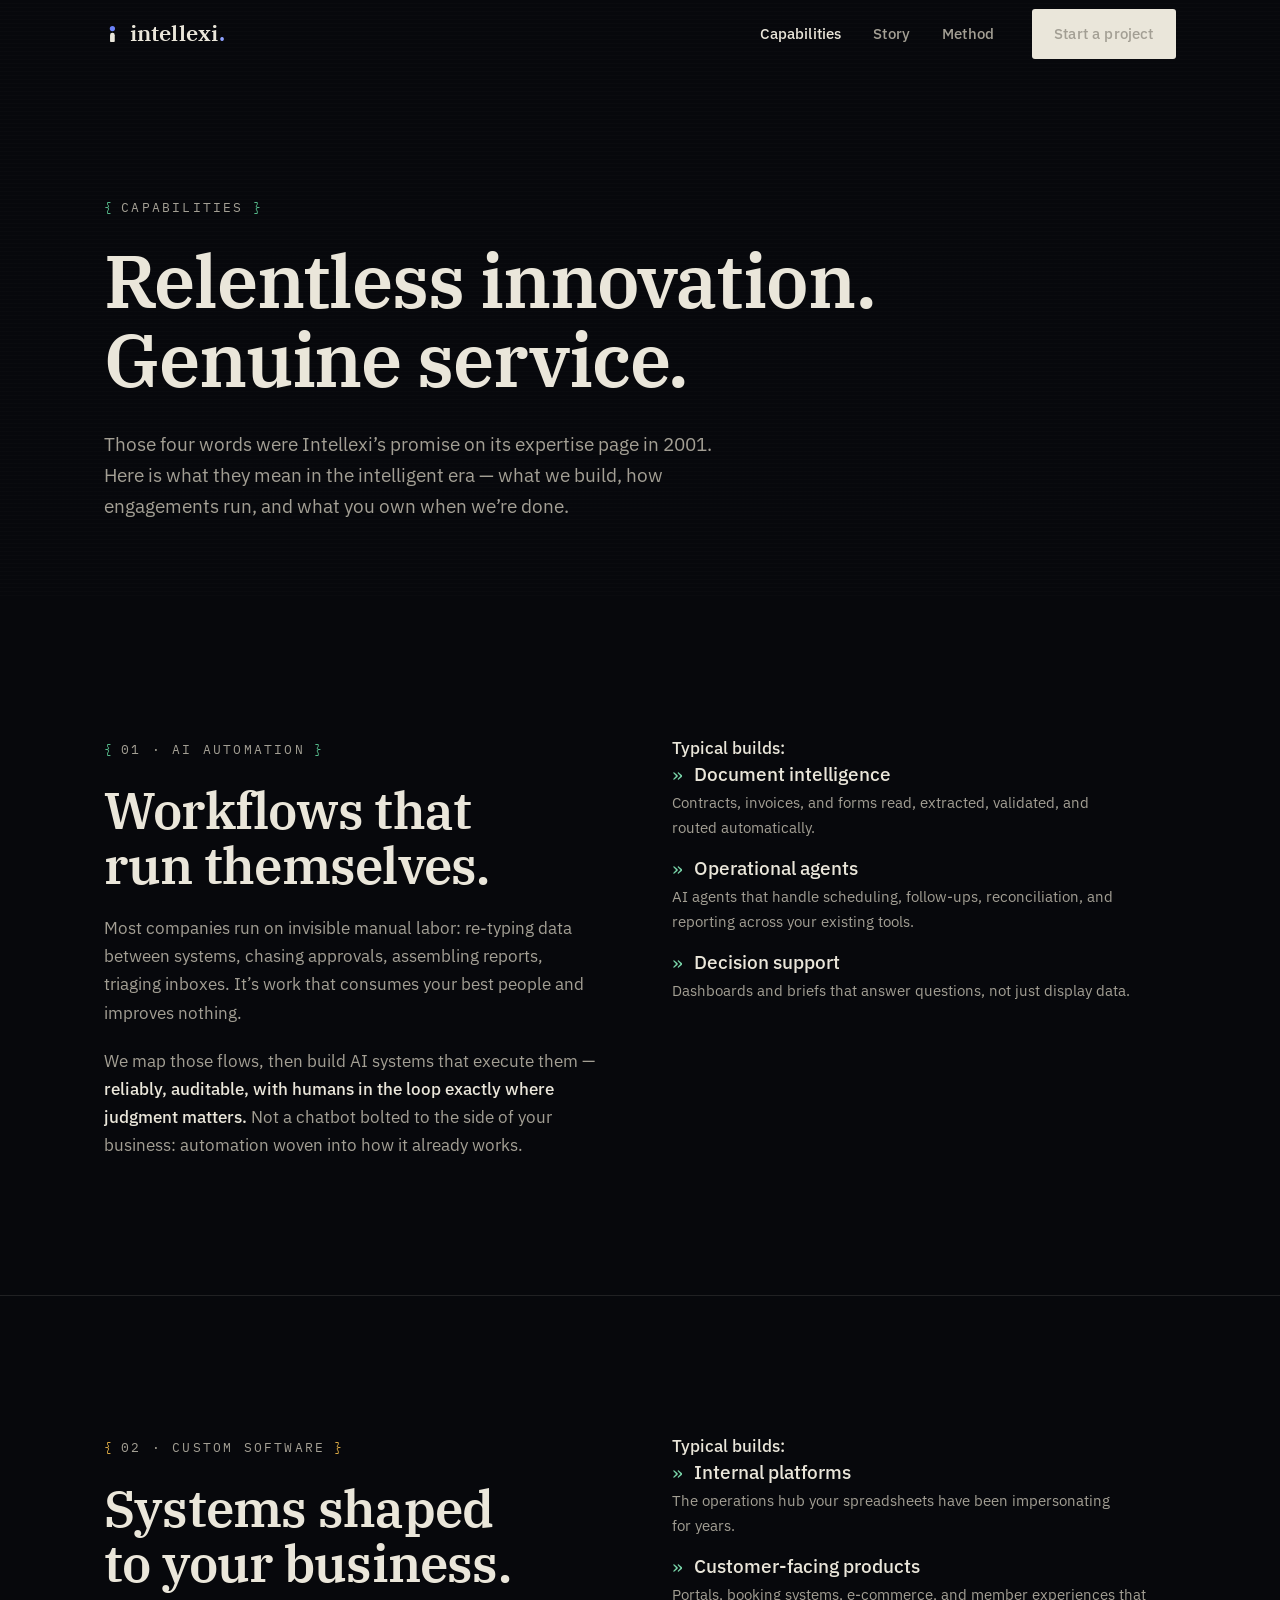
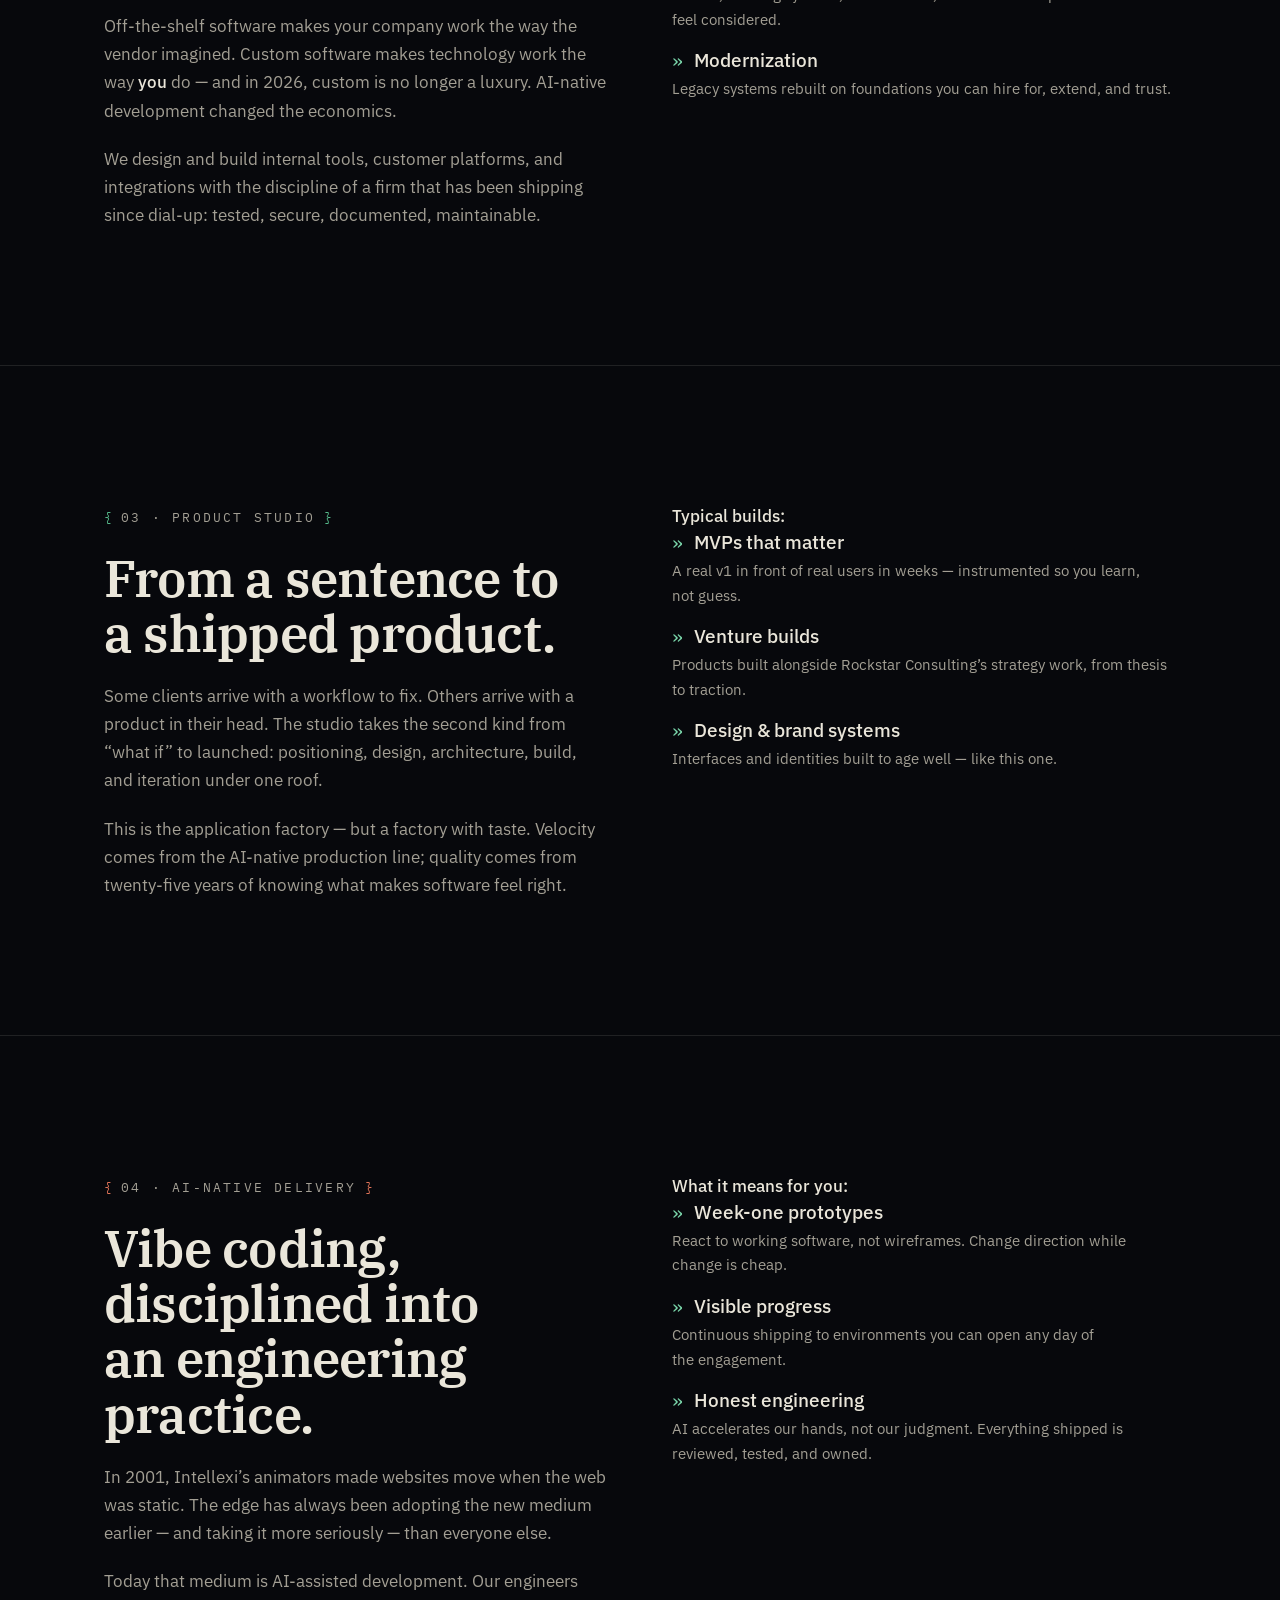
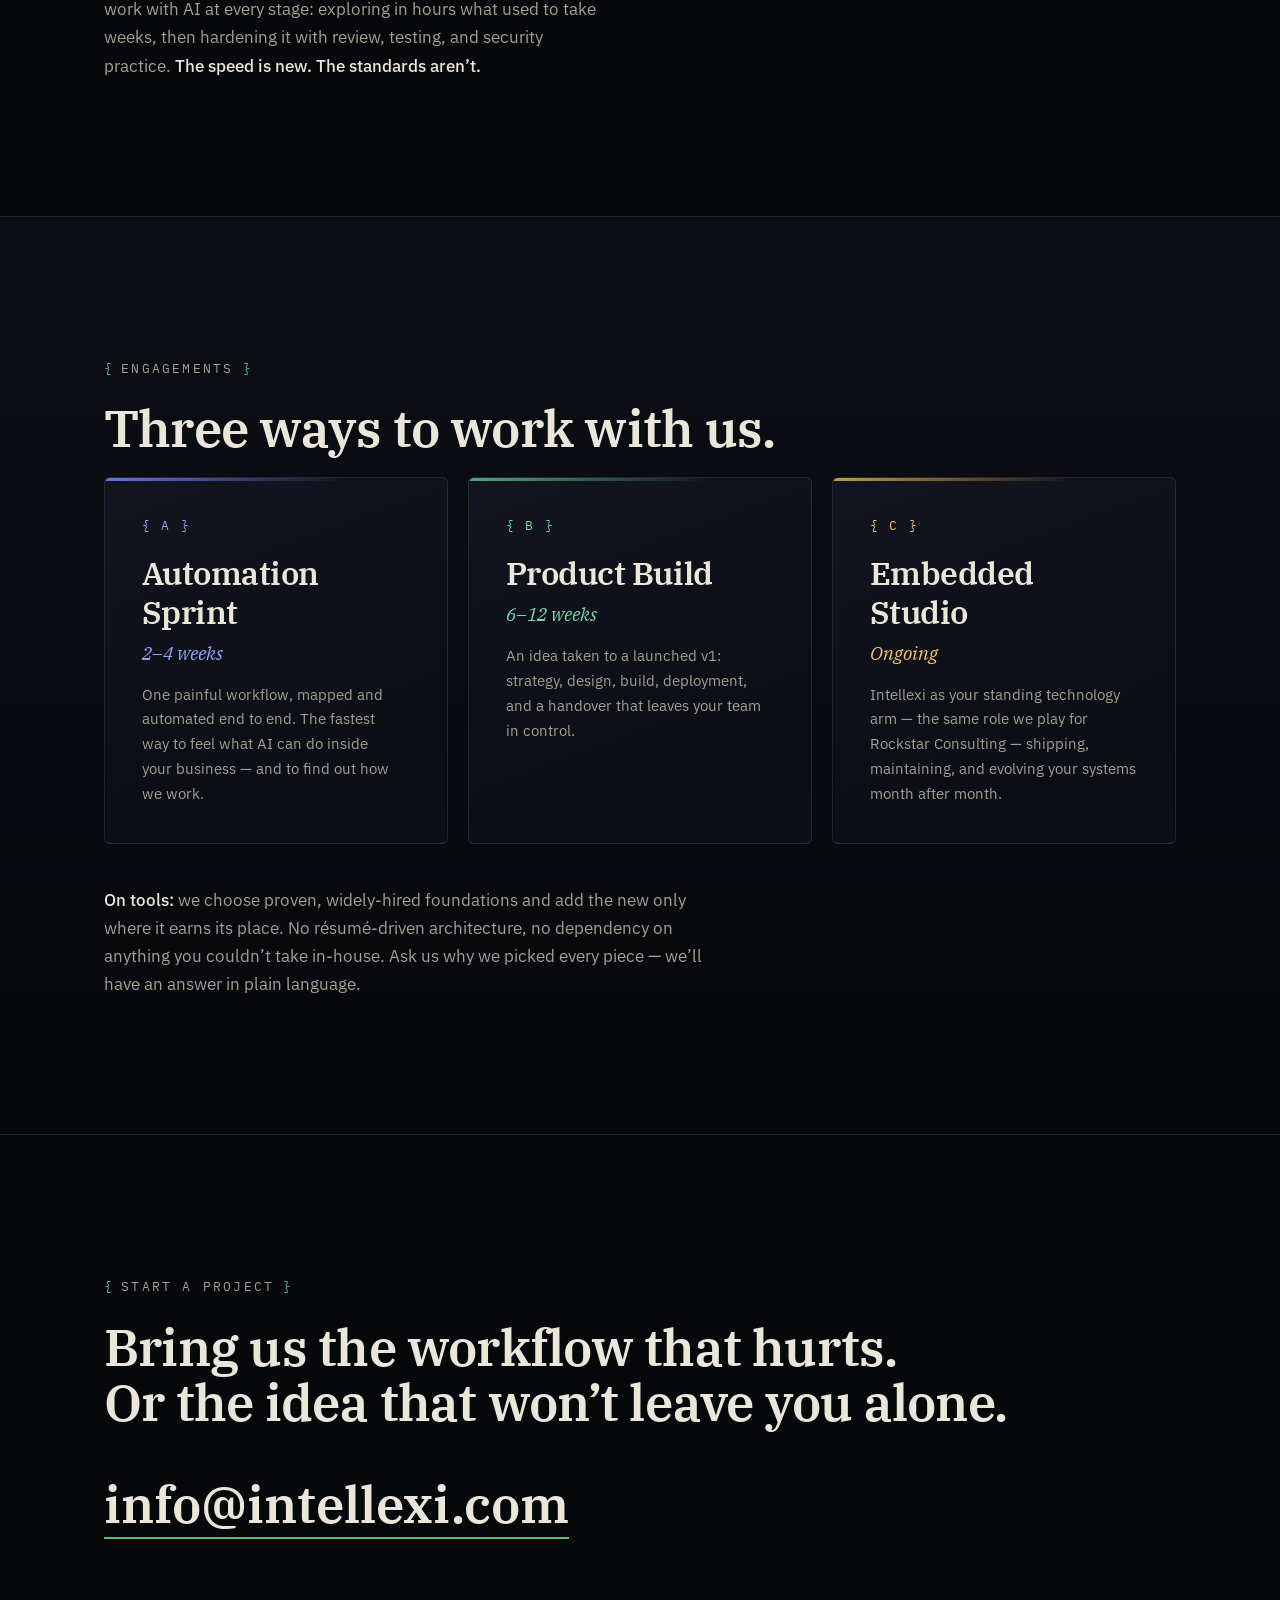
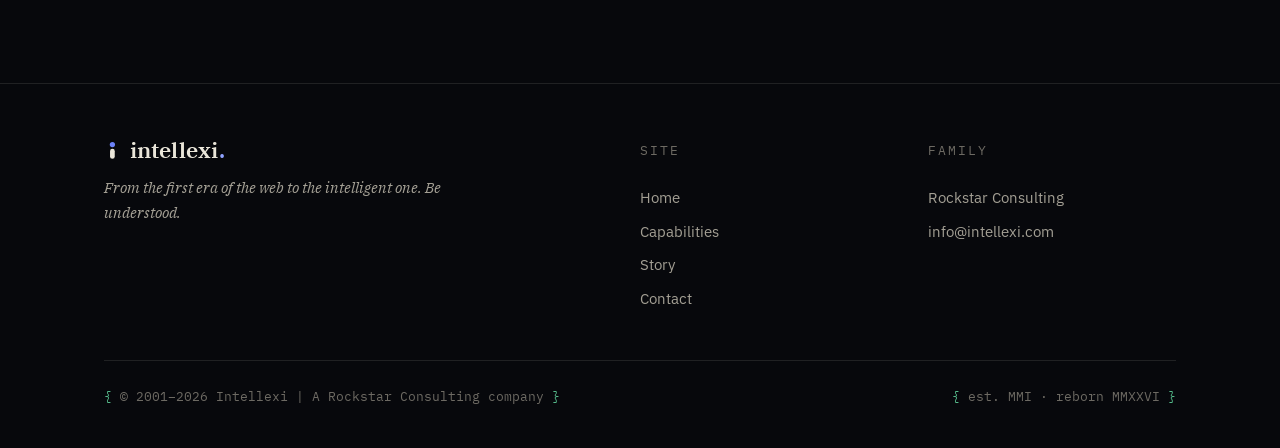
==== capabilities/index.html @ 6e755563 "Revive the Intellexi brand: static site for the AI-era second act Intellexi (est. 2001, 'Be Understo" ====
<!DOCTYPE html>
<html lang="en">
<head>
  <meta charset="utf-8">
  <meta name="viewport" content="width=device-width, initial-scale=1">
  <title>Capabilities — Intellexi</title>
  <meta name="description" content="AI automation, custom software, product studio, and AI-native delivery. What Intellexi builds, how engagements work, and what you own at the end.">
  <meta name="theme-color" content="#07080c">
  <meta property="og:title" content="Capabilities — Intellexi">
  <meta property="og:description" content="AI automation, custom software, product studio, and AI-native delivery — engineered with production rigor.">
  <meta property="og:type" content="website">
  <link rel="icon" href="../assets/img/favicon.svg" type="image/svg+xml">
  <link rel="preload" href="../assets/fonts/ibm-plex-serif-latin-600-normal.woff2" as="font" type="font/woff2" crossorigin>
  <link rel="preload" href="../assets/fonts/ibm-plex-sans-latin-400-normal.woff2" as="font" type="font/woff2" crossorigin>
  <link rel="stylesheet" href="../assets/css/main.css">
</head>
<body class="tint-green">
  <a class="skip-link" href="#main">{ skip to content }</a>

  <header class="site-header">
    <div class="container site-header__inner">
      <a class="brand" href="../" aria-label="Intellexi — home">
        <svg class="brand-mark" viewBox="0 0 64 64" aria-hidden="true"><circle cx="32" cy="10" r="10" fill="#6b81f7"/><rect x="23" y="26" width="18" height="38" rx="9" fill="currentColor"/></svg>
        <span>intellexi<span class="brand-dot">.</span></span>
      </a>
      <button class="nav-toggle" aria-expanded="false" aria-controls="site-nav">{ menu }</button>
      <nav class="site-nav" id="site-nav" aria-label="Main">
        <a href="./" aria-current="page">Capabilities</a>
        <a href="../story/">Story</a>
        <a href="../#method">Method</a>
        <a class="btn btn--solid" href="#contact">Start a project</a>
      </nav>
    </div>
  </header>

  <main id="main">

    <section class="page-hero scanlines">
      <div class="container">
        <p class="kicker reveal">Capabilities</p>
        <h1 class="display reveal" style="--reveal-delay:.06s">Relentless innovation.<br>Genuine service.</h1>
        <p class="lede reveal" style="--reveal-delay:.14s">Those four words were Intellexi&rsquo;s promise on its expertise page in 2001. Here is what they mean in the intelligent era — what we build, how engagements run, and what you own when we&rsquo;re done.</p>
      </div>
    </section>

    <!-- AI Automation -->
    <section class="section" aria-labelledby="cap-automation">
      <div class="container">
        <div class="grid-2">
          <div>
            <p class="kicker tint-blue reveal">01 &#183; AI Automation</p>
            <h2 id="cap-automation" class="reveal">Workflows that run themselves.</h2>
            <div class="prose reveal">
              <p>Most companies run on invisible manual labor: re-typing data between systems, chasing approvals, assembling reports, triaging inboxes. It&rsquo;s work that consumes your best people and improves nothing.</p>
              <p>We map those flows, then build AI systems that execute them — <strong>reliably, auditable, with humans in the loop exactly where judgment matters.</strong> Not a chatbot bolted to the side of your business: automation woven into how it already works.</p>
            </div>
          </div>
          <div class="prose reveal" style="--reveal-delay:.1s">
            <p><strong>Typical builds:</strong></p>
            <ul class="principles" style="grid-template-columns:1fr; gap:1rem">
              <li><h3>Document intelligence</h3><p>Contracts, invoices, and forms read, extracted, validated, and routed automatically.</p></li>
              <li><h3>Operational agents</h3><p>AI agents that handle scheduling, follow-ups, reconciliation, and reporting across your existing tools.</p></li>
              <li><h3>Decision support</h3><p>Dashboards and briefs that answer questions, not just display data.</p></li>
            </ul>
          </div>
        </div>
      </div>
    </section>

    <!-- Custom Software -->
    <section class="section" aria-labelledby="cap-software">
      <div class="container">
        <div class="grid-2">
          <div>
            <p class="kicker tint-gold reveal">02 &#183; Custom Software</p>
            <h2 id="cap-software" class="reveal">Systems shaped to your business.</h2>
            <div class="prose reveal">
              <p>Off-the-shelf software makes your company work the way the vendor imagined. Custom software makes technology work the way <strong>you</strong> do — and in 2026, custom is no longer a luxury. AI-native development changed the economics.</p>
              <p>We design and build internal tools, customer platforms, and integrations with the discipline of a firm that has been shipping since dial-up: tested, secure, documented, maintainable.</p>
            </div>
          </div>
          <div class="prose reveal" style="--reveal-delay:.1s">
            <p><strong>Typical builds:</strong></p>
            <ul class="principles" style="grid-template-columns:1fr; gap:1rem">
              <li><h3>Internal platforms</h3><p>The operations hub your spreadsheets have been impersonating for years.</p></li>
              <li><h3>Customer-facing products</h3><p>Portals, booking systems, e-commerce, and member experiences that feel considered.</p></li>
              <li><h3>Modernization</h3><p>Legacy systems rebuilt on foundations you can hire for, extend, and trust.</p></li>
            </ul>
          </div>
        </div>
      </div>
    </section>

    <!-- Product Studio -->
    <section class="section" aria-labelledby="cap-studio">
      <div class="container">
        <div class="grid-2">
          <div>
            <p class="kicker tint-green reveal">03 &#183; Product Studio</p>
            <h2 id="cap-studio" class="reveal">From a sentence to a shipped product.</h2>
            <div class="prose reveal">
              <p>Some clients arrive with a workflow to fix. Others arrive with a product in their head. The studio takes the second kind from &ldquo;what if&rdquo; to launched: positioning, design, architecture, build, and iteration under one roof.</p>
              <p>This is the application factory — but a factory with taste. Velocity comes from the AI-native production line; quality comes from twenty-five years of knowing what makes software feel right.</p>
            </div>
          </div>
          <div class="prose reveal" style="--reveal-delay:.1s">
            <p><strong>Typical builds:</strong></p>
            <ul class="principles" style="grid-template-columns:1fr; gap:1rem">
              <li><h3>MVPs that matter</h3><p>A real v1 in front of real users in weeks — instrumented so you learn, not guess.</p></li>
              <li><h3>Venture builds</h3><p>Products built alongside Rockstar Consulting&rsquo;s strategy work, from thesis to traction.</p></li>
              <li><h3>Design &amp; brand systems</h3><p>Interfaces and identities built to age well — like this one.</p></li>
            </ul>
          </div>
        </div>
      </div>
    </section>

    <!-- AI-Native Delivery -->
    <section class="section" aria-labelledby="cap-delivery">
      <div class="container">
        <div class="grid-2">
          <div>
            <p class="kicker tint-coral reveal">04 &#183; AI-Native Delivery</p>
            <h2 id="cap-delivery" class="reveal">Vibe coding, disciplined into an engineering practice.</h2>
            <div class="prose reveal">
              <p>In 2001, Intellexi&rsquo;s animators made websites move when the web was static. The edge has always been adopting the new medium earlier — and taking it more seriously — than everyone else.</p>
              <p>Today that medium is AI-assisted development. Our engineers work with AI at every stage: exploring in hours what used to take weeks, then hardening it with review, testing, and security practice. <strong>The speed is new. The standards aren&rsquo;t.</strong></p>
            </div>
          </div>
          <div class="prose reveal" style="--reveal-delay:.1s">
            <p><strong>What it means for you:</strong></p>
            <ul class="principles" style="grid-template-columns:1fr; gap:1rem">
              <li><h3>Week-one prototypes</h3><p>React to working software, not wireframes. Change direction while change is cheap.</p></li>
              <li><h3>Visible progress</h3><p>Continuous shipping to environments you can open any day of the engagement.</p></li>
              <li><h3>Honest engineering</h3><p>AI accelerates our hands, not our judgment. Everything shipped is reviewed, tested, and owned.</p></li>
            </ul>
          </div>
        </div>
      </div>
    </section>

    <!-- Engagements -->
    <section class="section band" aria-labelledby="engagements-title">
      <div class="container">
        <p class="kicker reveal">Engagements</p>
        <h2 id="engagements-title" class="reveal">Three ways to work with us.</h2>
        <div class="card-grid">
          <article class="card card--blue reveal">
            <span class="card-index">{ A }</span>
            <h3>Automation Sprint</h3>
            <span class="card-tag">2&ndash;4 weeks</span>
            <p>One painful workflow, mapped and automated end to end. The fastest way to feel what AI can do inside your business — and to find out how we work.</p>
          </article>
          <article class="card card--green reveal" style="--reveal-delay:.07s">
            <span class="card-index">{ B }</span>
            <h3>Product Build</h3>
            <span class="card-tag">6&ndash;12 weeks</span>
            <p>An idea taken to a launched v1: strategy, design, build, deployment, and a handover that leaves your team in control.</p>
          </article>
          <article class="card card--gold reveal" style="--reveal-delay:.14s">
            <span class="card-index">{ C }</span>
            <h3>Embedded Studio</h3>
            <span class="card-tag">Ongoing</span>
            <p>Intellexi as your standing technology arm — the same role we play for Rockstar Consulting — shipping, maintaining, and evolving your systems month after month.</p>
          </article>
        </div>
        <div class="prose reveal" style="margin-top:2.6rem">
          <p><strong>On tools:</strong> we choose proven, widely-hired foundations and add the new only where it earns its place. No résumé-driven architecture, no dependency on anything you couldn&rsquo;t take in-house. Ask us why we picked every piece — we&rsquo;ll have an answer in plain language.</p>
        </div>
      </div>
    </section>

    <!-- Contact -->
    <section class="section" id="contact" aria-labelledby="contact-title">
      <div class="container">
        <p class="kicker reveal">Start a project</p>
        <h2 id="contact-title" class="reveal">Bring us the workflow that hurts.<br>Or the idea that won&rsquo;t leave you alone.</h2>
        <p class="reveal" style="margin-top:2rem"><a class="contact-email" href="mailto:info@intellexi.com">info@intellexi.com</a></p>
      </div>
    </section>
  </main>

  <footer class="site-footer">
    <div class="container">
      <div class="site-footer__grid">
        <div>
          <a class="brand" href="../" aria-label="Intellexi — home">
            <svg class="brand-mark" viewBox="0 0 64 64" aria-hidden="true"><circle cx="32" cy="10" r="10" fill="#6b81f7"/><rect x="23" y="26" width="18" height="38" rx="9" fill="currentColor"/></svg>
            <span>intellexi<span class="brand-dot">.</span></span>
          </a>
          <p class="footer-tagline">From the first era of the web to the intelligent one. Be understood.</p>
        </div>
        <nav aria-label="Footer">
          <p class="footer-head">Site</p>
          <a href="../">Home</a>
          <a href="./">Capabilities</a>
          <a href="../story/">Story</a>
          <a href="#contact">Contact</a>
        </nav>
        <nav aria-label="Family">
          <p class="footer-head">Family</p>
          <a href="https://www.rockstar.one/" rel="noopener">Rockstar Consulting</a>
          <a href="mailto:info@intellexi.com">info@intellexi.com</a>
        </nav>
      </div>
      <div class="footer-meta">
        <span class="braces">&#169; 2001&ndash;<span id="year">2026</span> Intellexi &#124; A Rockstar Consulting company</span>
        <span class="braces">est. MMI &#183; reborn MMXXVI</span>
      </div>
    </div>
  </footer>

  <script src="../assets/js/main.js" defer></script>
</body>
</html>
---- assets/css/main.css ----
/* ==========================================================================
   INTELLEXI — design system
   Est. 2001 · Reborn 2026
   --------------------------------------------------------------------------
   Structure:
     1. Fonts            5. Header / nav        9. Page sections
     2. Tokens           6. Buttons & links    10. Footer
     3. Base / reset     7. Typography kit     11. Motion & reveal
     4. Layout           8. Components         12. Responsive / a11y
   ========================================================================== */

/* 1. Fonts ---------------------------------------------------------------- */

@font-face {
  font-family: "IBM Plex Serif";
  font-style: normal;
  font-weight: 400;
  font-display: swap;
  src: url("../fonts/ibm-plex-serif-latin-400-normal.woff2") format("woff2");
}
@font-face {
  font-family: "IBM Plex Serif";
  font-style: italic;
  font-weight: 400;
  font-display: swap;
  src: url("../fonts/ibm-plex-serif-latin-400-italic.woff2") format("woff2");
}
@font-face {
  font-family: "IBM Plex Serif";
  font-style: normal;
  font-weight: 600;
  font-display: swap;
  src: url("../fonts/ibm-plex-serif-latin-600-normal.woff2") format("woff2");
}
@font-face {
  font-family: "IBM Plex Sans";
  font-style: normal;
  font-weight: 400;
  font-display: swap;
  src: url("../fonts/ibm-plex-sans-latin-400-normal.woff2") format("woff2");
}
@font-face {
  font-family: "IBM Plex Sans";
  font-style: normal;
  font-weight: 500;
  font-display: swap;
  src: url("../fonts/ibm-plex-sans-latin-500-normal.woff2") format("woff2");
}
@font-face {
  font-family: "IBM Plex Mono";
  font-style: normal;
  font-weight: 400;
  font-display: swap;
  src: url("../fonts/ibm-plex-mono-latin-400-normal.woff2") format("woff2");
}

/* 2. Tokens ---------------------------------------------------------------- */

:root {
  /* Ink — the canvas */
  --ink-0: #07080c;
  --ink-1: #0c0e15;
  --ink-2: #12151f;
  --ink-3: #1a1e2b;

  /* Ivory — the voice */
  --text: #eae6da;
  --text-dim: #a39f94;
  --text-faint: #6d6a63;

  /* Heritage tints — the four section colors of intellexi.com, 2001.
     Blue (home) · Gold (profile) · Green (expertise) · Coral (clientele) */
  --blue: #6b81f7;
  --blue-bright: #8fa2ff;
  --gold: #d9a843;
  --gold-bright: #eec46a;
  --green: #55b98a;
  --green-bright: #79d4a9;
  --coral: #e07358;
  --coral-bright: #f2937b;

  --accent: var(--blue);
  --accent-bright: var(--blue-bright);

  --line: rgba(234, 230, 218, 0.11);
  --line-strong: rgba(234, 230, 218, 0.22);

  --serif: "IBM Plex Serif", "Iowan Old Style", Georgia, serif;
  --sans: "IBM Plex Sans", "Helvetica Neue", Arial, sans-serif;
  --mono: "IBM Plex Mono", "SFMono-Regular", Consolas, monospace;

  --measure: 38rem;
  --container: 72rem;
  --gutter: clamp(1.25rem, 4vw, 2.5rem);

  --step-hero: clamp(2.9rem, 8.5vw, 6.5rem);
  --step-1: clamp(2rem, 4.2vw, 3.2rem);
  --step-2: clamp(1.45rem, 2.6vw, 2rem);
  --step-3: 1.2rem;
  --step-0: 1.0625rem;
  --step--1: 0.9375rem;
  --step--2: 0.8125rem;

  --ease-out: cubic-bezier(0.16, 1, 0.3, 1);
}

/* Per-section accent override via the heritage tint system */
.tint-gold { --accent: var(--gold); --accent-bright: var(--gold-bright); }
.tint-green { --accent: var(--green); --accent-bright: var(--green-bright); }
.tint-coral { --accent: var(--coral); --accent-bright: var(--coral-bright); }

/* 3. Base ------------------------------------------------------------------ */

*,
*::before,
*::after {
  box-sizing: border-box;
  margin: 0;
}

html {
  scroll-behavior: smooth;
  -webkit-text-size-adjust: 100%;
}

body {
  background: var(--ink-0);
  color: var(--text);
  font-family: var(--sans);
  font-size: var(--step-0);
  line-height: 1.65;
  -webkit-font-smoothing: antialiased;
  overflow-x: hidden;
}

img,
svg {
  max-width: 100%;
  display: block;
}

::selection {
  background: var(--blue);
  color: var(--ink-0);
}

:focus-visible {
  outline: 2px solid var(--accent-bright);
  outline-offset: 3px;
  border-radius: 2px;
}

.skip-link {
  position: absolute;
  left: 1rem;
  top: -4rem;
  z-index: 100;
  background: var(--text);
  color: var(--ink-0);
  padding: 0.6rem 1rem;
  font-family: var(--mono);
  font-size: var(--step--2);
  text-decoration: none;
  transition: top 0.2s var(--ease-out);
}
.skip-link:focus-visible {
  top: 1rem;
}

/* 4. Layout ---------------------------------------------------------------- */

.container {
  max-width: var(--container);
  margin-inline: auto;
  padding-inline: var(--gutter);
}

.section {
  padding-block: clamp(5rem, 11vw, 8.5rem);
  position: relative;
}

.section + .section {
  border-top: 1px solid var(--line);
}

.grid-2 {
  display: grid;
  gap: clamp(2rem, 5vw, 4.5rem);
  grid-template-columns: repeat(auto-fit, minmax(19rem, 1fr));
  align-items: start;
}

/* 5. Header ---------------------------------------------------------------- */

.site-header {
  position: fixed;
  inset: 0 0 auto 0;
  z-index: 50;
  transition: background 0.35s ease, border-color 0.35s ease;
  border-bottom: 1px solid transparent;
}
.site-header.is-scrolled {
  background: color-mix(in srgb, var(--ink-0) 88%, transparent);
  -webkit-backdrop-filter: blur(14px);
  backdrop-filter: blur(14px);
  border-bottom-color: var(--line);
}

.site-header__inner {
  display: flex;
  align-items: center;
  justify-content: space-between;
  gap: 1.5rem;
  height: 4.25rem;
}

.brand {
  display: inline-flex;
  align-items: baseline;
  gap: 0.55rem;
  text-decoration: none;
  color: var(--text);
  font-family: var(--serif);
  font-weight: 600;
  font-size: 1.35rem;
  letter-spacing: 0.01em;
  line-height: 1;
}
.brand .brand-mark {
  align-self: center;
  width: 1.05rem;
  height: 1.05rem;
  flex: none;
}
.brand .brand-dot {
  color: var(--blue-bright);
}

.site-nav {
  display: flex;
  align-items: center;
  gap: clamp(1.1rem, 2.5vw, 2rem);
}
.site-nav a {
  color: var(--text-dim);
  text-decoration: none;
  font-size: var(--step--1);
  font-weight: 500;
  letter-spacing: 0.01em;
  transition: color 0.2s ease;
}
.site-nav a:hover,
.site-nav a[aria-current="page"] {
  color: var(--text);
}
.site-nav .btn {
  margin-left: 0.35rem;
}

.nav-toggle {
  display: none;
  background: none;
  border: 1px solid var(--line-strong);
  border-radius: 4px;
  color: var(--text);
  font-family: var(--mono);
  font-size: var(--step--2);
  padding: 0.5rem 0.8rem;
  cursor: pointer;
}

/* 6. Buttons & links ------------------------------------------------------- */

.btn {
  display: inline-flex;
  align-items: center;
  gap: 0.5rem;
  font-family: var(--sans);
  font-weight: 500;
  font-size: var(--step--1);
  text-decoration: none;
  border-radius: 3px;
  padding: 0.72rem 1.35rem;
  transition: background 0.2s ease, color 0.2s ease, border-color 0.2s ease,
    transform 0.2s var(--ease-out);
  border: 1px solid transparent;
  cursor: pointer;
}
.btn:active {
  transform: translateY(1px);
}
.btn--solid {
  background: var(--text);
  color: var(--ink-0);
}
.btn--solid:hover {
  background: var(--accent-bright);
}
.btn--ghost {
  border-color: var(--line-strong);
  color: var(--text);
  background: transparent;
}
.btn--ghost:hover {
  border-color: var(--accent-bright);
  color: var(--accent-bright);
}
.btn .chev {
  font-family: var(--mono);
  transition: transform 0.25s var(--ease-out);
}
.btn:hover .chev {
  transform: translateX(3px);
}

.link-arrow {
  display: inline-flex;
  align-items: baseline;
  gap: 0.45rem;
  color: var(--accent-bright);
  text-decoration: none;
  font-weight: 500;
  font-size: var(--step--1);
}
.link-arrow .chev {
  font-family: var(--mono);
  transition: transform 0.25s var(--ease-out);
}
.link-arrow:hover .chev {
  transform: translateX(4px);
}
.link-arrow:hover {
  text-decoration: underline;
  text-underline-offset: 4px;
}

p a,
li a:not(.btn):not(.link-arrow) {
  color: var(--accent-bright);
  text-decoration: underline;
  text-decoration-color: color-mix(in srgb, var(--accent-bright) 45%, transparent);
  text-underline-offset: 4px;
}
p a:hover,
li a:not(.btn):not(.link-arrow):hover {
  text-decoration-color: var(--accent-bright);
}

/* 7. Typography kit -------------------------------------------------------- */

/* Mono label in heritage braces: { LABEL } */
.kicker {
  font-family: var(--mono);
  font-size: var(--step--2);
  letter-spacing: 0.17em;
  text-transform: uppercase;
  color: var(--text-dim);
  display: inline-flex;
  align-items: baseline;
  gap: 0.7em;
  margin-bottom: 1.4rem;
}
.kicker::before {
  content: "{";
  color: var(--accent);
  letter-spacing: 0;
}
.kicker::after {
  content: "}";
  color: var(--accent);
  letter-spacing: 0;
}

h1,
h2,
h3 {
  font-family: var(--serif);
  font-weight: 600;
  line-height: 1.08;
  letter-spacing: -0.015em;
  text-wrap: balance;
}

.display {
  font-size: var(--step-hero);
}
h2,
.h2 {
  font-size: var(--step-1);
  margin-bottom: 1.3rem;
}
h3,
.h3 {
  font-size: var(--step-2);
  line-height: 1.2;
}

.lede {
  font-size: var(--step-3);
  line-height: 1.6;
  color: var(--text-dim);
  max-width: var(--measure);
  text-wrap: pretty;
}
.lede strong {
  color: var(--text);
  font-weight: 500;
}

.prose {
  max-width: var(--measure);
}
.prose p + p {
  margin-top: 1.2em;
}
.prose p {
  color: var(--text-dim);
  text-wrap: pretty;
}
.prose strong {
  color: var(--text);
  font-weight: 500;
}

/* Epigraph — the quote-led sections of the 2001 site, preserved as a form */
.epigraph {
  font-family: var(--serif);
  font-style: italic;
  font-size: var(--step-2);
  line-height: 1.35;
  color: var(--text);
  border: 0;
  max-width: 46rem;
  text-wrap: balance;
}
.epigraph .epigraph-text::before {
  content: "\201C";
  color: var(--accent);
  margin-right: 0.1em;
}
.epigraph .epigraph-text::after {
  content: "\201D";
  color: var(--accent);
  margin-left: 0.05em;
}
.epigraph-cite {
  display: block;
  margin-top: 1.1rem;
  font-family: var(--mono);
  font-style: normal;
  font-size: var(--step--2);
  letter-spacing: 0.14em;
  text-transform: uppercase;
  color: var(--text-faint);
}

/* Dictionary entry — the name, defined */
.defn {
  font-family: var(--serif);
  color: var(--text-dim);
  font-size: var(--step-3);
}
.defn .defn-word {
  color: var(--text);
  font-weight: 600;
  letter-spacing: 0.02em;
}
.defn .defn-pos {
  font-style: italic;
  color: var(--text-faint);
}
.defn .defn-sense {
  font-style: italic;
  color: var(--accent-bright);
}

/* 8. Components ------------------------------------------------------------ */

/* Capability card — one per heritage tint */
.card {
  --card-accent: var(--accent);
  --card-accent-bright: var(--accent-bright);
  position: relative;
  background: linear-gradient(160deg, var(--ink-2), var(--ink-1) 70%);
  border: 1px solid var(--line);
  border-radius: 6px;
  padding: clamp(1.6rem, 3vw, 2.3rem);
  overflow: hidden;
  transition: border-color 0.3s ease, transform 0.3s var(--ease-out);
}
.card:hover {
  border-color: color-mix(in srgb, var(--card-accent) 55%, var(--line-strong));
  transform: translateY(-3px);
}
.card::before {
  /* the duotone banner of the old site, reduced to a breath of color */
  content: "";
  position: absolute;
  inset: 0 0 auto 0;
  height: 3px;
  background: linear-gradient(90deg, var(--card-accent), transparent 70%);
  opacity: 0.9;
}
.card--blue { --card-accent: var(--blue); --card-accent-bright: var(--blue-bright); }
.card--gold { --card-accent: var(--gold); --card-accent-bright: var(--gold-bright); }
.card--green { --card-accent: var(--green); --card-accent-bright: var(--green-bright); }
.card--coral { --card-accent: var(--coral); --card-accent-bright: var(--coral-bright); }

.card .card-index {
  font-family: var(--mono);
  font-size: var(--step--2);
  color: var(--card-accent-bright);
  letter-spacing: 0.14em;
  display: block;
  margin-bottom: 1.1rem;
}
.card h3 {
  margin-bottom: 0.35rem;
}
.card .card-tag {
  font-family: var(--serif);
  font-style: italic;
  color: var(--card-accent-bright);
  font-size: var(--step-3);
  display: block;
  margin-bottom: 0.9rem;
}
.card p {
  color: var(--text-dim);
  font-size: var(--step--1);
  text-wrap: pretty;
}
.card ul {
  margin-top: 1rem;
  padding: 0;
  list-style: none;
  font-size: var(--step--1);
  color: var(--text-dim);
}
.card li {
  padding-left: 1.15rem;
  position: relative;
  margin-top: 0.4rem;
}
.card li::before {
  content: "»";
  font-family: var(--mono);
  position: absolute;
  left: 0;
  color: var(--card-accent-bright);
}

.card-grid {
  display: grid;
  gap: 1.25rem;
  grid-template-columns: repeat(auto-fit, minmax(17.5rem, 1fr));
}
/* four cards read better as a 2×2 field than 3+1 */
@media (min-width: 900px) {
  .card-grid--quad {
    grid-template-columns: repeat(2, minmax(0, 1fr));
  }
}

/* Method steps */
.steps {
  counter-reset: step;
  display: grid;
  gap: 0;
  border-top: 1px solid var(--line);
}
.step {
  display: grid;
  grid-template-columns: 5.5rem 1fr;
  gap: 1.5rem;
  padding-block: 1.9rem;
  border-bottom: 1px solid var(--line);
}
.step .step-num {
  font-family: var(--mono);
  color: var(--accent-bright);
  font-size: var(--step--1);
  letter-spacing: 0.1em;
  padding-top: 0.3rem;
}
.step h3 {
  font-size: var(--step-3);
  font-family: var(--sans);
  font-weight: 500;
  letter-spacing: 0;
  margin-bottom: 0.4rem;
}
.step p {
  color: var(--text-dim);
  max-width: 44rem;
  font-size: var(--step--1);
  text-wrap: pretty;
}

/* Principles list */
.principles {
  list-style: none;
  padding: 0;
  display: grid;
  gap: 1.4rem;
  grid-template-columns: repeat(auto-fit, minmax(17rem, 1fr));
}
.principles h3 {
  font-size: var(--step-3);
  font-family: var(--sans);
  font-weight: 500;
  letter-spacing: 0;
  margin-bottom: 0.35rem;
}
.principles h3::before {
  content: "» ";
  font-family: var(--mono);
  color: var(--accent-bright);
}
.principles p {
  color: var(--text-dim);
  font-size: var(--step--1);
  text-wrap: pretty;
}

/* Heritage strip — names that trusted the first act */
.heritage-names {
  display: flex;
  flex-wrap: wrap;
  gap: 0.6rem 0;
  align-items: baseline;
  font-family: var(--serif);
  font-size: var(--step-3);
  color: var(--text-dim);
  max-width: 52rem;
}
.heritage-names .sep {
  color: var(--accent);
  font-family: var(--mono);
  font-size: var(--step--1);
  margin-inline: 0.85rem;
}

/* Timeline (story page) */
.timeline {
  list-style: none;
  padding: 0;
  border-left: 1px solid var(--line-strong);
  margin-left: 0.4rem;
}
.timeline li {
  position: relative;
  padding: 0 0 2.6rem 2rem;
}
.timeline li:last-child {
  padding-bottom: 0.4rem;
}
.timeline li::before {
  content: "";
  position: absolute;
  left: -0.32rem;
  top: 0.45rem;
  width: 0.6rem;
  height: 0.6rem;
  border-radius: 50%;
  background: var(--ink-0);
  border: 2px solid var(--accent-bright);
}
.timeline .tl-date {
  font-family: var(--mono);
  font-size: var(--step--2);
  letter-spacing: 0.14em;
  text-transform: uppercase;
  color: var(--accent-bright);
  display: block;
  margin-bottom: 0.45rem;
}
.timeline h3 {
  font-size: var(--step-3);
  margin-bottom: 0.4rem;
}
.timeline p {
  color: var(--text-dim);
  max-width: 40rem;
  font-size: var(--step--1);
  text-wrap: pretty;
}

/* Artifact — a preserved fragment of the 2001 site */
.artifact {
  border: 1px solid var(--line-strong);
  border-radius: 6px;
  background: var(--ink-1);
  padding: clamp(1.5rem, 3vw, 2.2rem);
  position: relative;
}
.artifact::before {
  content: "{ ARCHIVE }";
  position: absolute;
  top: -0.7em;
  left: 1.2rem;
  background: var(--ink-0);
  padding-inline: 0.6rem;
  font-family: var(--mono);
  font-size: var(--step--2);
  letter-spacing: 0.16em;
  color: var(--accent-bright);
}
.artifact blockquote {
  border: 0;
  padding: 0;
  font-family: var(--serif);
  font-size: var(--step-3);
  font-style: italic;
  line-height: 1.55;
  color: var(--text);
  text-wrap: pretty;
}
.artifact figcaption {
  margin-top: 1rem;
  font-family: var(--mono);
  font-size: var(--step--2);
  letter-spacing: 0.12em;
  text-transform: uppercase;
  color: var(--text-faint);
}

/* Band — full-bleed statement */
.band {
  background: linear-gradient(180deg, var(--ink-1), var(--ink-0));
}
.band .display,
.band h2 {
  max-width: 56rem;
}

/* Scanline texture — memory of the duotone photo banners */
.scanlines {
  position: relative;
}
.scanlines::after {
  content: "";
  position: absolute;
  inset: 0;
  pointer-events: none;
  background: repeating-linear-gradient(
    180deg,
    transparent 0,
    transparent 3px,
    rgba(234, 230, 218, 0.012) 3px,
    rgba(234, 230, 218, 0.012) 4px
  );
}

/* 9. Page sections ---------------------------------------------------------- */

/* Hero */
.hero {
  min-height: 92svh;
  display: flex;
  align-items: center;
  padding-block: 8.5rem 5rem;
  position: relative;
  isolation: isolate;
}
.hero-canvas {
  position: absolute;
  inset: 0;
  z-index: -1;
}
.hero-canvas canvas {
  width: 100%;
  height: 100%;
  display: block;
}
.hero-canvas::after {
  /* keep type legible over the loom */
  content: "";
  position: absolute;
  inset: 0;
  background:
    radial-gradient(70rem 40rem at 25% 60%, rgba(7, 8, 12, 0.82), transparent 65%),
    linear-gradient(180deg, rgba(7, 8, 12, 0.5), transparent 30%, transparent 70%, var(--ink-0));
}
.hero .display {
  margin-block: 0.2em 0.45em;
}
.hero .lede {
  max-width: 40rem;
}
.hero-cta {
  display: flex;
  flex-wrap: wrap;
  gap: 0.9rem;
  margin-top: 2.4rem;
}
.hero-defn {
  margin-bottom: 2.2rem;
  font-size: var(--step--1);
}

/* Page hero (interior pages) */
.page-hero {
  padding-top: clamp(9rem, 16vw, 12rem);
  padding-bottom: clamp(3rem, 6vw, 5rem);
}
.page-hero .display {
  font-size: clamp(2.6rem, 6.5vw, 4.6rem);
  margin-bottom: 0.4em;
}

/* Contact */
.contact-email {
  font-family: var(--serif);
  font-weight: 600;
  font-size: var(--step-1);
  color: var(--text);
  text-decoration: none;
  border-bottom: 2px solid var(--accent);
  transition: color 0.2s ease, border-color 0.2s ease;
  overflow-wrap: anywhere;
}
.contact-email:hover {
  color: var(--accent-bright);
  border-color: var(--accent-bright);
}

/* 10. Footer ----------------------------------------------------------------- */

.site-footer {
  border-top: 1px solid var(--line);
  padding-block: 3.5rem 2.5rem;
  font-size: var(--step--1);
  color: var(--text-dim);
}
.site-footer__grid {
  display: grid;
  gap: 2.5rem;
  grid-template-columns: 2fr 1fr 1fr;
  align-items: start;
  margin-bottom: 3rem;
}
.site-footer .brand {
  margin-bottom: 0.9rem;
}
.site-footer nav {
  display: grid;
  gap: 0.55rem;
}
.site-footer nav a {
  color: var(--text-dim);
  text-decoration: none;
}
.site-footer nav a:hover {
  color: var(--text);
}
.footer-head {
  font-family: var(--mono);
  font-size: var(--step--2);
  letter-spacing: 0.16em;
  text-transform: uppercase;
  color: var(--text-faint);
  margin-bottom: 1rem;
}
.footer-meta {
  border-top: 1px solid var(--line);
  padding-top: 1.6rem;
  display: flex;
  flex-wrap: wrap;
  gap: 0.8rem 2rem;
  justify-content: space-between;
  font-family: var(--mono);
  font-size: var(--step--2);
  color: var(--text-faint);
}
.footer-meta .braces::before { content: "{ "; color: var(--accent); }
.footer-meta .braces::after { content: " }"; color: var(--accent); }
.footer-tagline {
  font-family: var(--serif);
  font-style: italic;
  color: var(--text-dim);
  max-width: 22rem;
}

/* 11. Motion ----------------------------------------------------------------- */

.reveal {
  opacity: 0;
  transform: translateY(26px);
  transition: opacity 0.8s var(--ease-out), transform 0.8s var(--ease-out);
  transition-delay: var(--reveal-delay, 0s);
}
.reveal.is-visible {
  opacity: 1;
  transform: none;
}

/* 12. Responsive & accessibility --------------------------------------------- */

@media (max-width: 760px) {
  .nav-toggle {
    display: inline-flex;
  }
  .site-nav {
    position: fixed;
    inset: 4.25rem 0 auto 0;
    flex-direction: column;
    align-items: stretch;
    gap: 0;
    background: color-mix(in srgb, var(--ink-0) 96%, transparent);
    -webkit-backdrop-filter: blur(16px);
    backdrop-filter: blur(16px);
    border-bottom: 1px solid var(--line);
    padding: 0.5rem var(--gutter) 1.4rem;
    display: none;
  }
  .site-nav.is-open {
    display: flex;
  }
  .site-nav a {
    padding: 0.85rem 0;
    font-size: var(--step-0);
    border-bottom: 1px solid var(--line);
  }
  .site-nav .btn {
    margin: 1.1rem 0 0;
    justify-content: center;
    border: 1px solid var(--line-strong);
  }
  .step {
    grid-template-columns: 1fr;
    gap: 0.4rem;
  }
  .site-footer__grid {
    grid-template-columns: 1fr;
    gap: 2rem;
  }
  .hero {
    min-height: 86svh;
  }
}

@media (prefers-reduced-motion: reduce) {
  html {
    scroll-behavior: auto;
  }
  .reveal {
    opacity: 1;
    transform: none;
    transition: none;
  }
  .card,
  .btn,
  .btn .chev,
  .link-arrow .chev {
    transition: none;
  }
}

@media print {
  .site-header,
  .hero-canvas,
  .nav-toggle {
    display: none;
  }
  body {
    background: #fff;
    color: #111;
  }
  .reveal {
    opacity: 1;
    transform: none;
  }
}
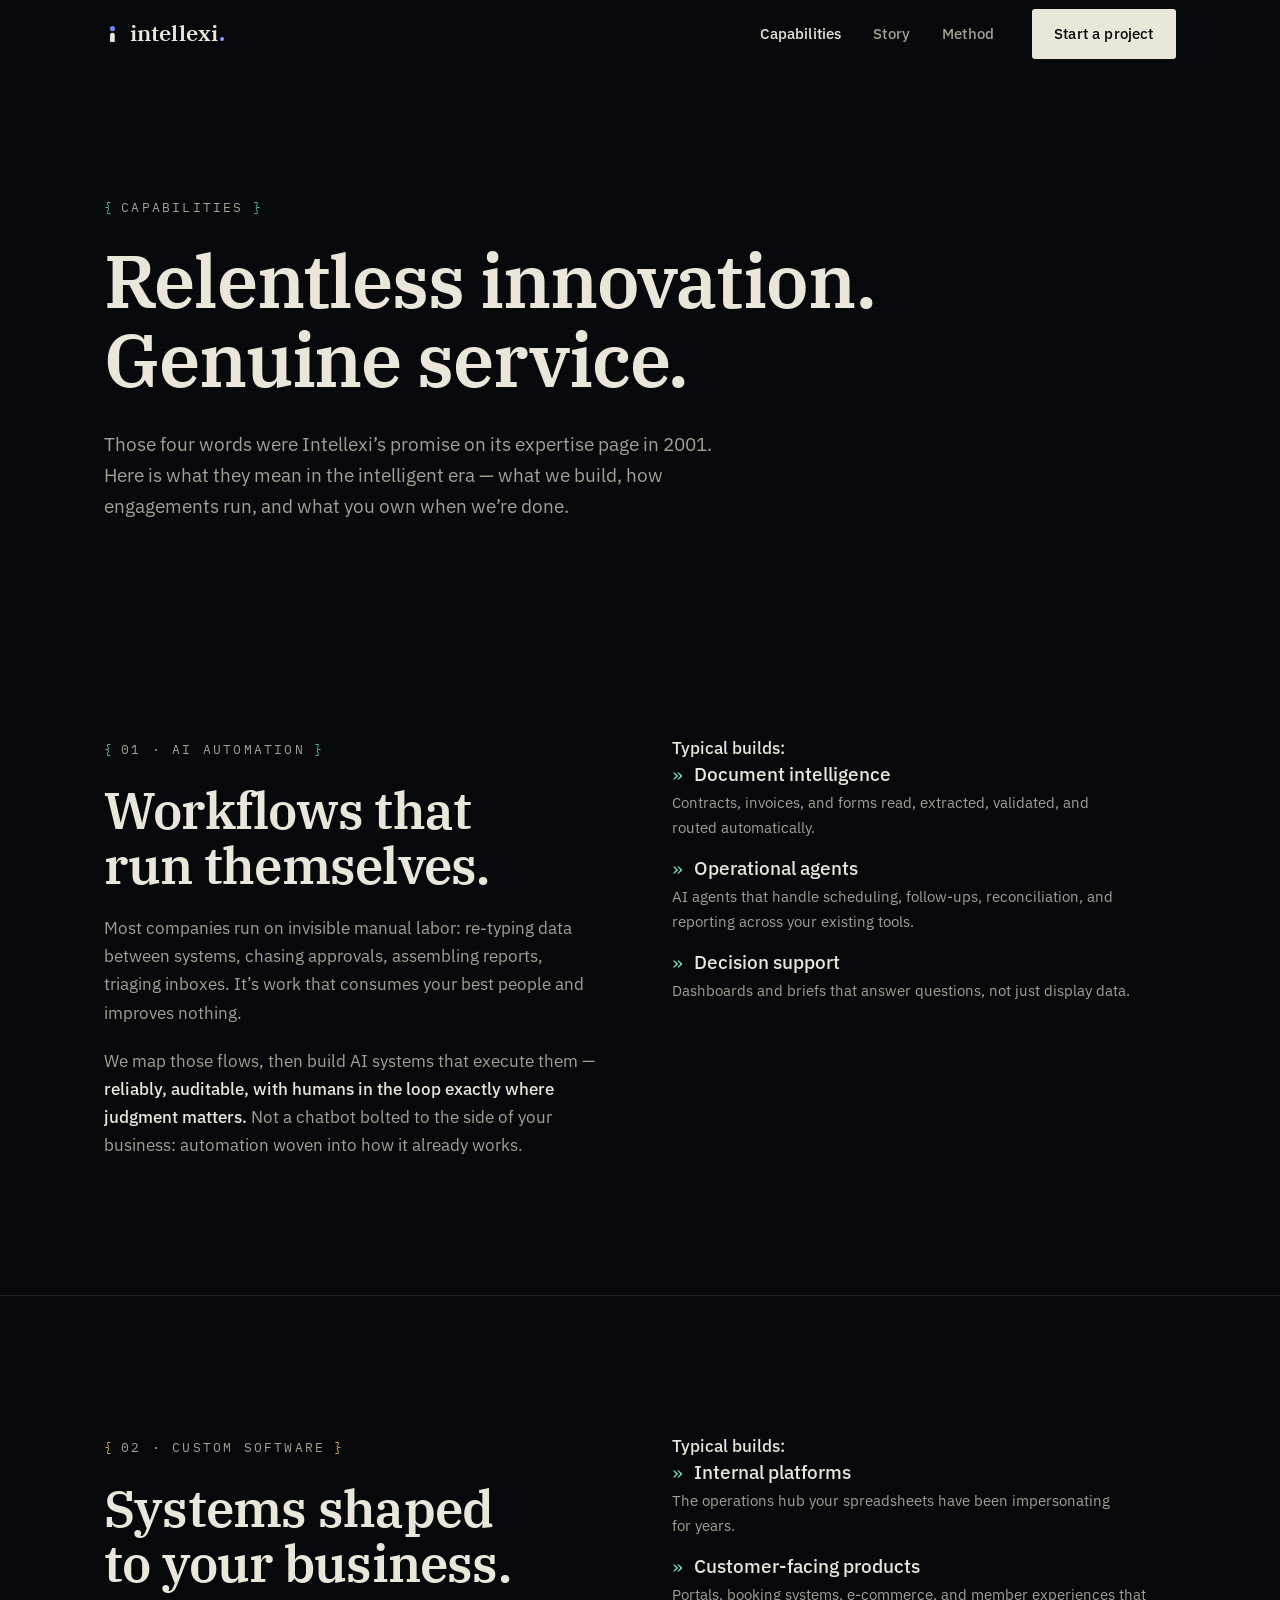
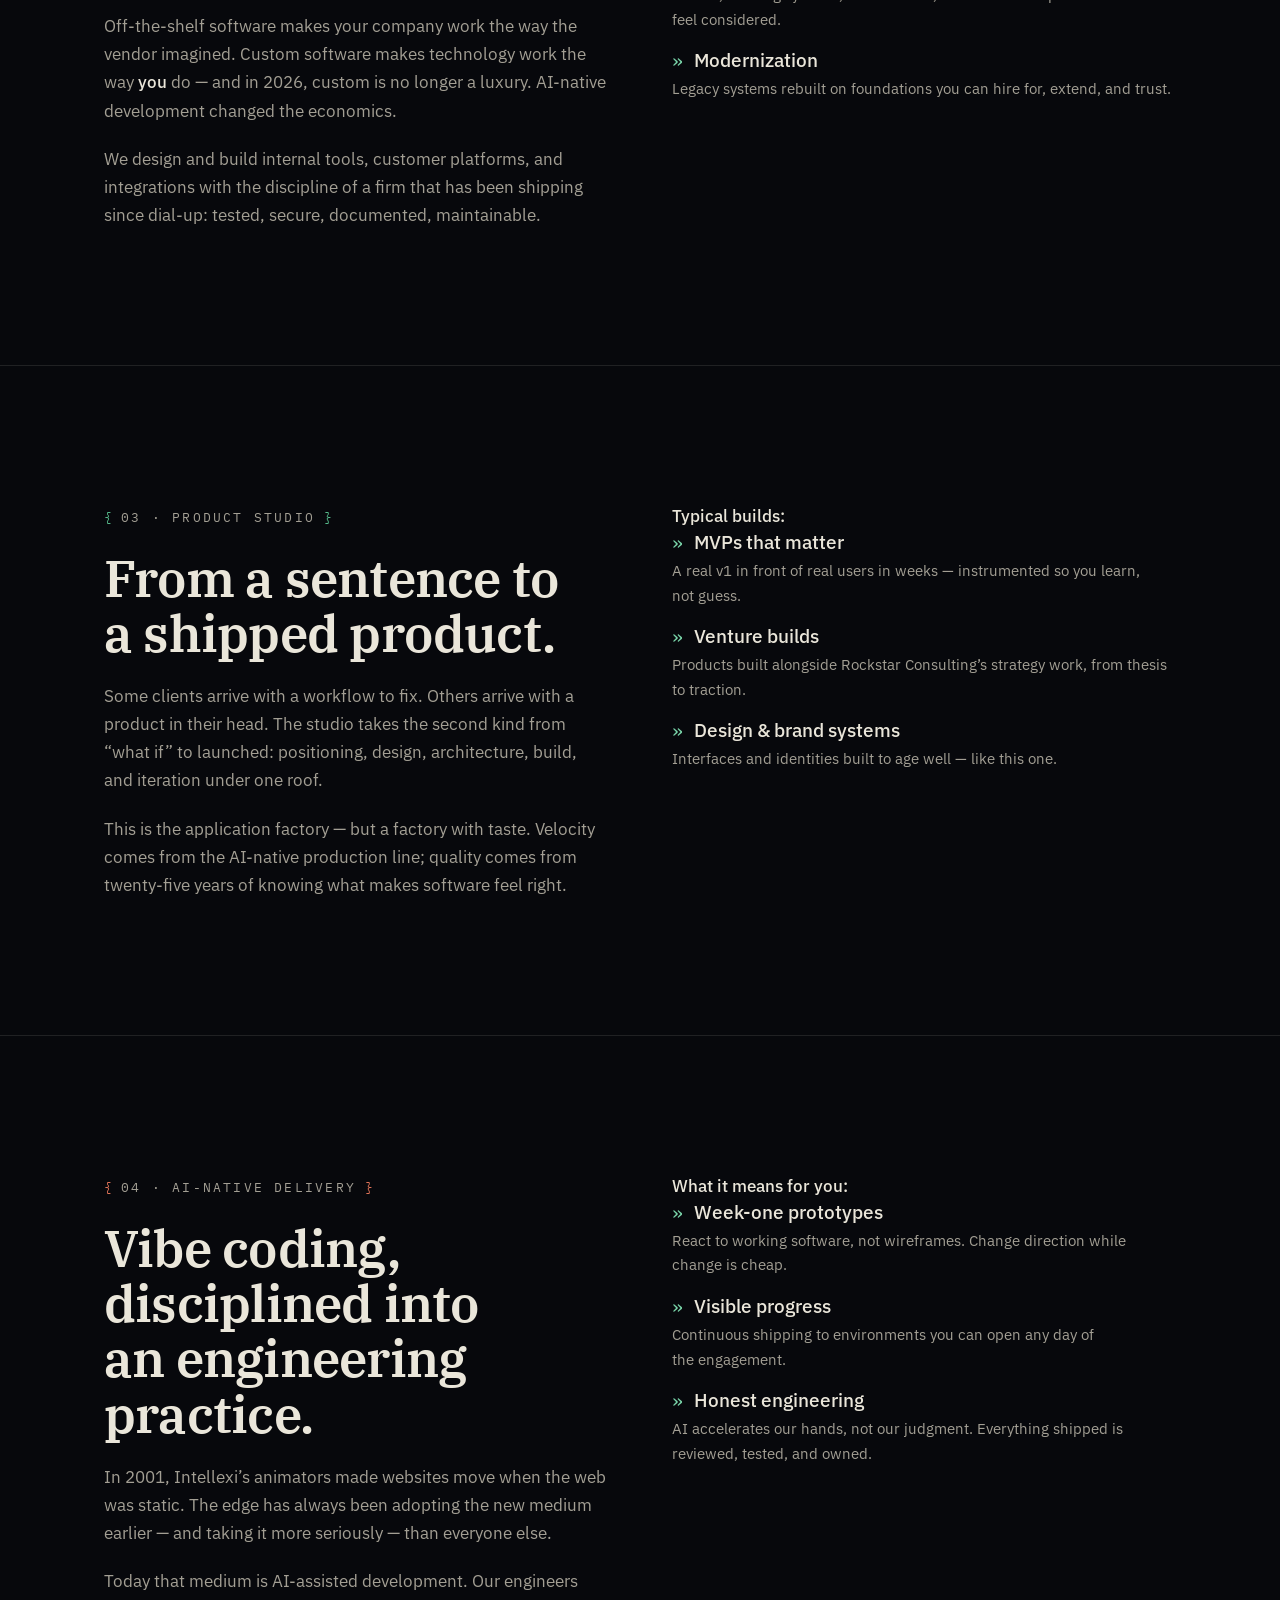
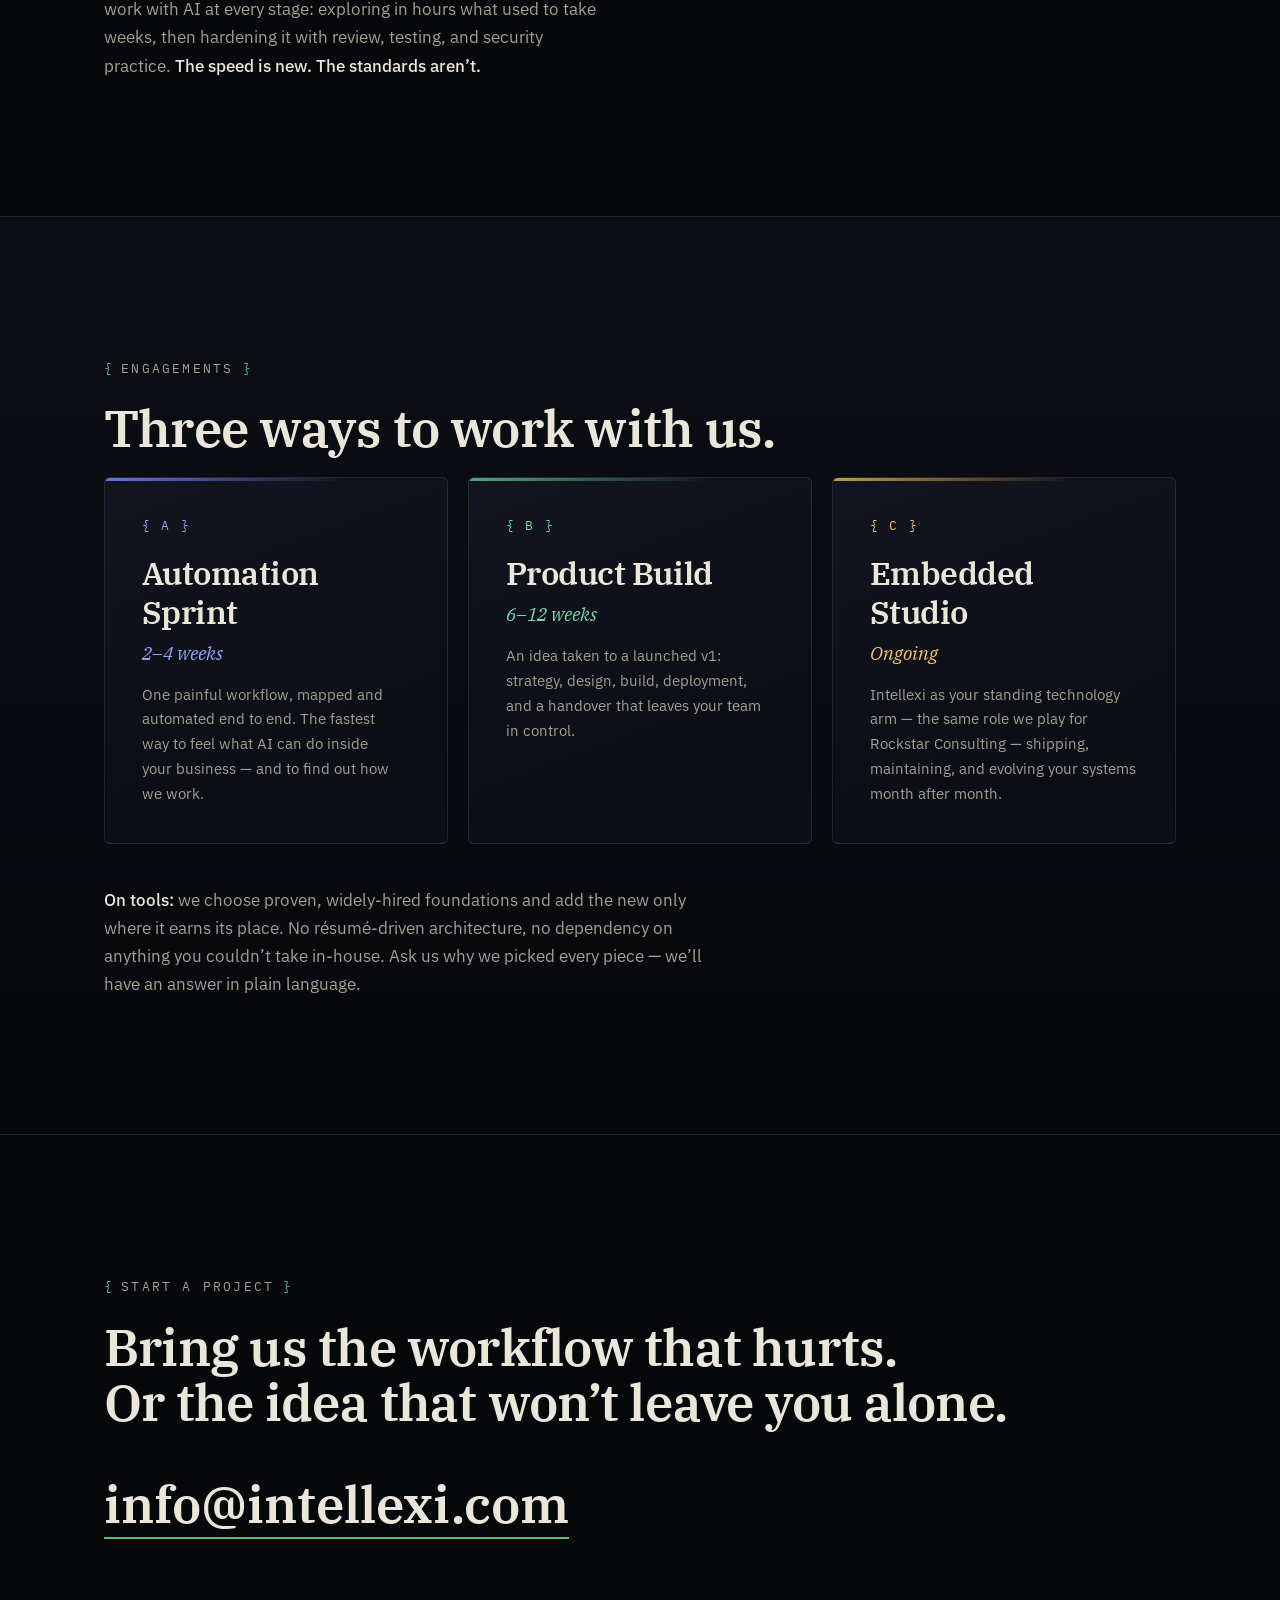
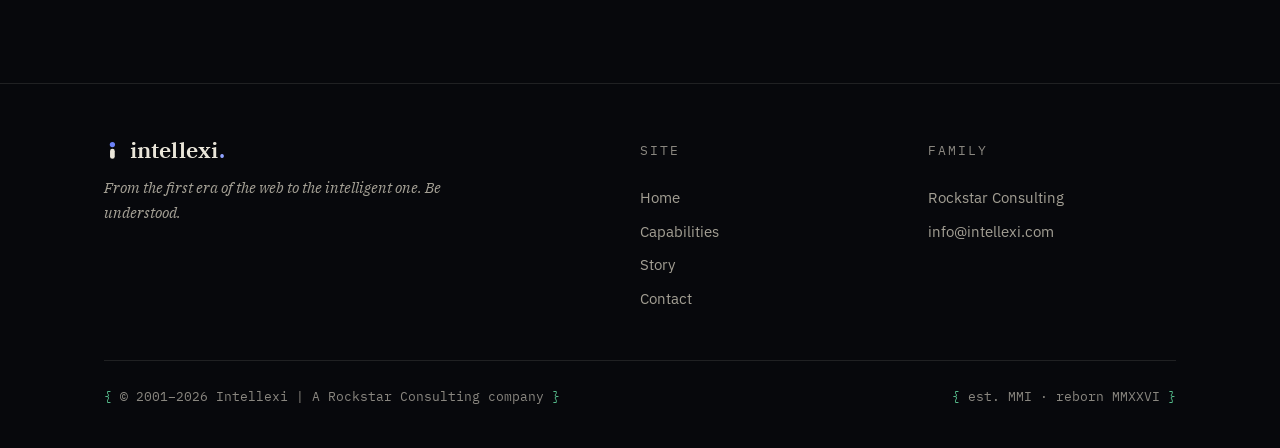
==== commit b1f77681: "Add social preview, touch icon, structured data; fix WCAG AA contrast - Generated 1200x630 og:image " ====
--- a/capabilities/index.html
+++ b/capabilities/index.html
@@ -9,7 +9,12 @@
   <meta property="og:title" content="Capabilities — Intellexi">
   <meta property="og:description" content="AI automation, custom software, product studio, and AI-native delivery — engineered with production rigor.">
   <meta property="og:type" content="website">
+  <meta property="og:image" content="https://intellexi.com/assets/img/og.png">
+  <meta property="og:image:width" content="1200">
+  <meta property="og:image:height" content="630">
+  <meta name="twitter:card" content="summary_large_image">
   <link rel="icon" href="../assets/img/favicon.svg" type="image/svg+xml">
+  <link rel="apple-touch-icon" href="../assets/img/apple-touch-icon.png">
   <link rel="preload" href="../assets/fonts/ibm-plex-serif-latin-600-normal.woff2" as="font" type="font/woff2" crossorigin>
   <link rel="preload" href="../assets/fonts/ibm-plex-sans-latin-400-normal.woff2" as="font" type="font/woff2" crossorigin>
   <link rel="stylesheet" href="../assets/css/main.css">
--- a/assets/css/main.css
+++ b/assets/css/main.css
@@ -66,7 +66,7 @@
   /* Ivory — the voice */
   --text: #eae6da;
   --text-dim: #a39f94;
-  --text-faint: #6d6a63;
+  --text-faint: #8a8780; /* ≥ 4.5:1 on --ink-0 */
 
   /* Heritage tints — the four section colors of intellexi.com, 2001.
      Blue (home) · Gold (profile) · Green (expertise) · Coral (clientele) */
@@ -256,6 +256,13 @@
 }
 .site-nav .btn {
   margin-left: 0.35rem;
+}
+/* .site-nav a would otherwise out-specify .btn--solid and dim the CTA text */
+.site-nav a.btn--solid {
+  color: var(--ink-0);
+}
+.site-nav a.btn--solid:hover {
+  color: var(--ink-0);
 }
 
 .nav-toggle {
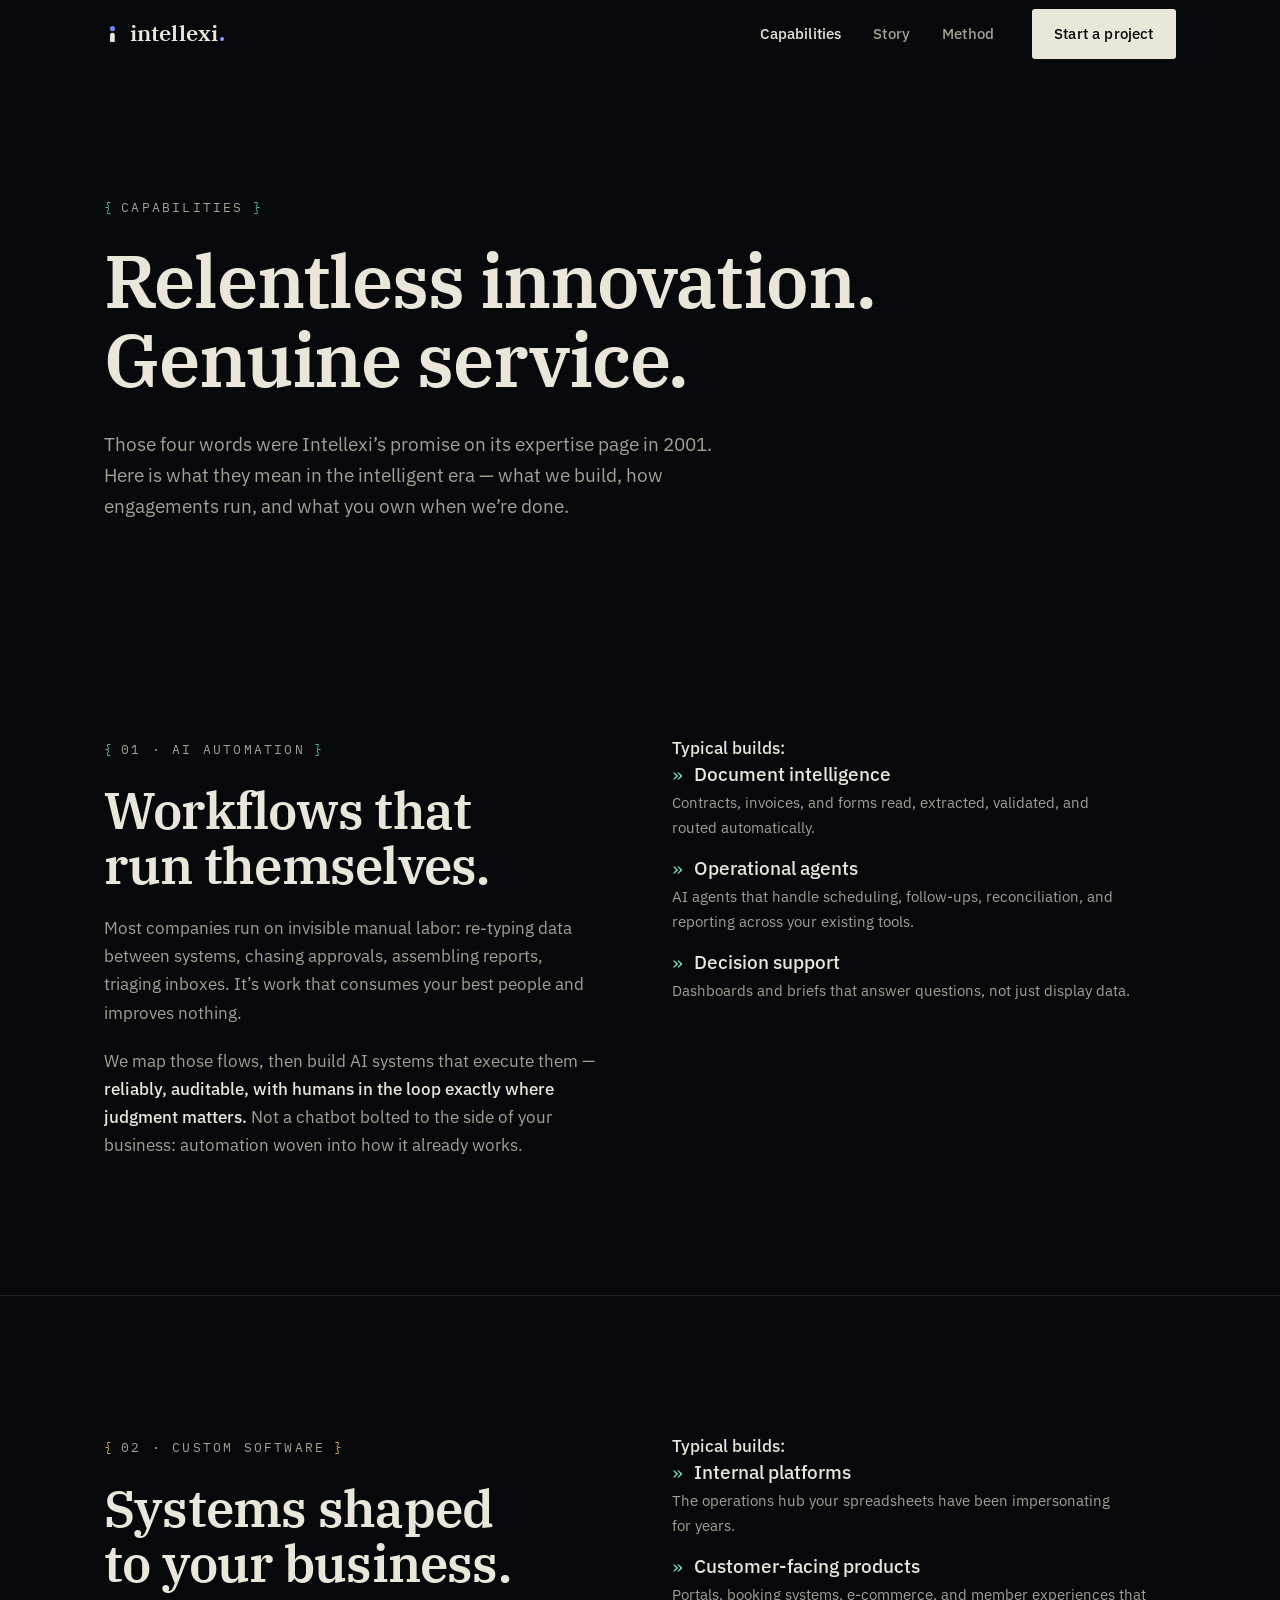
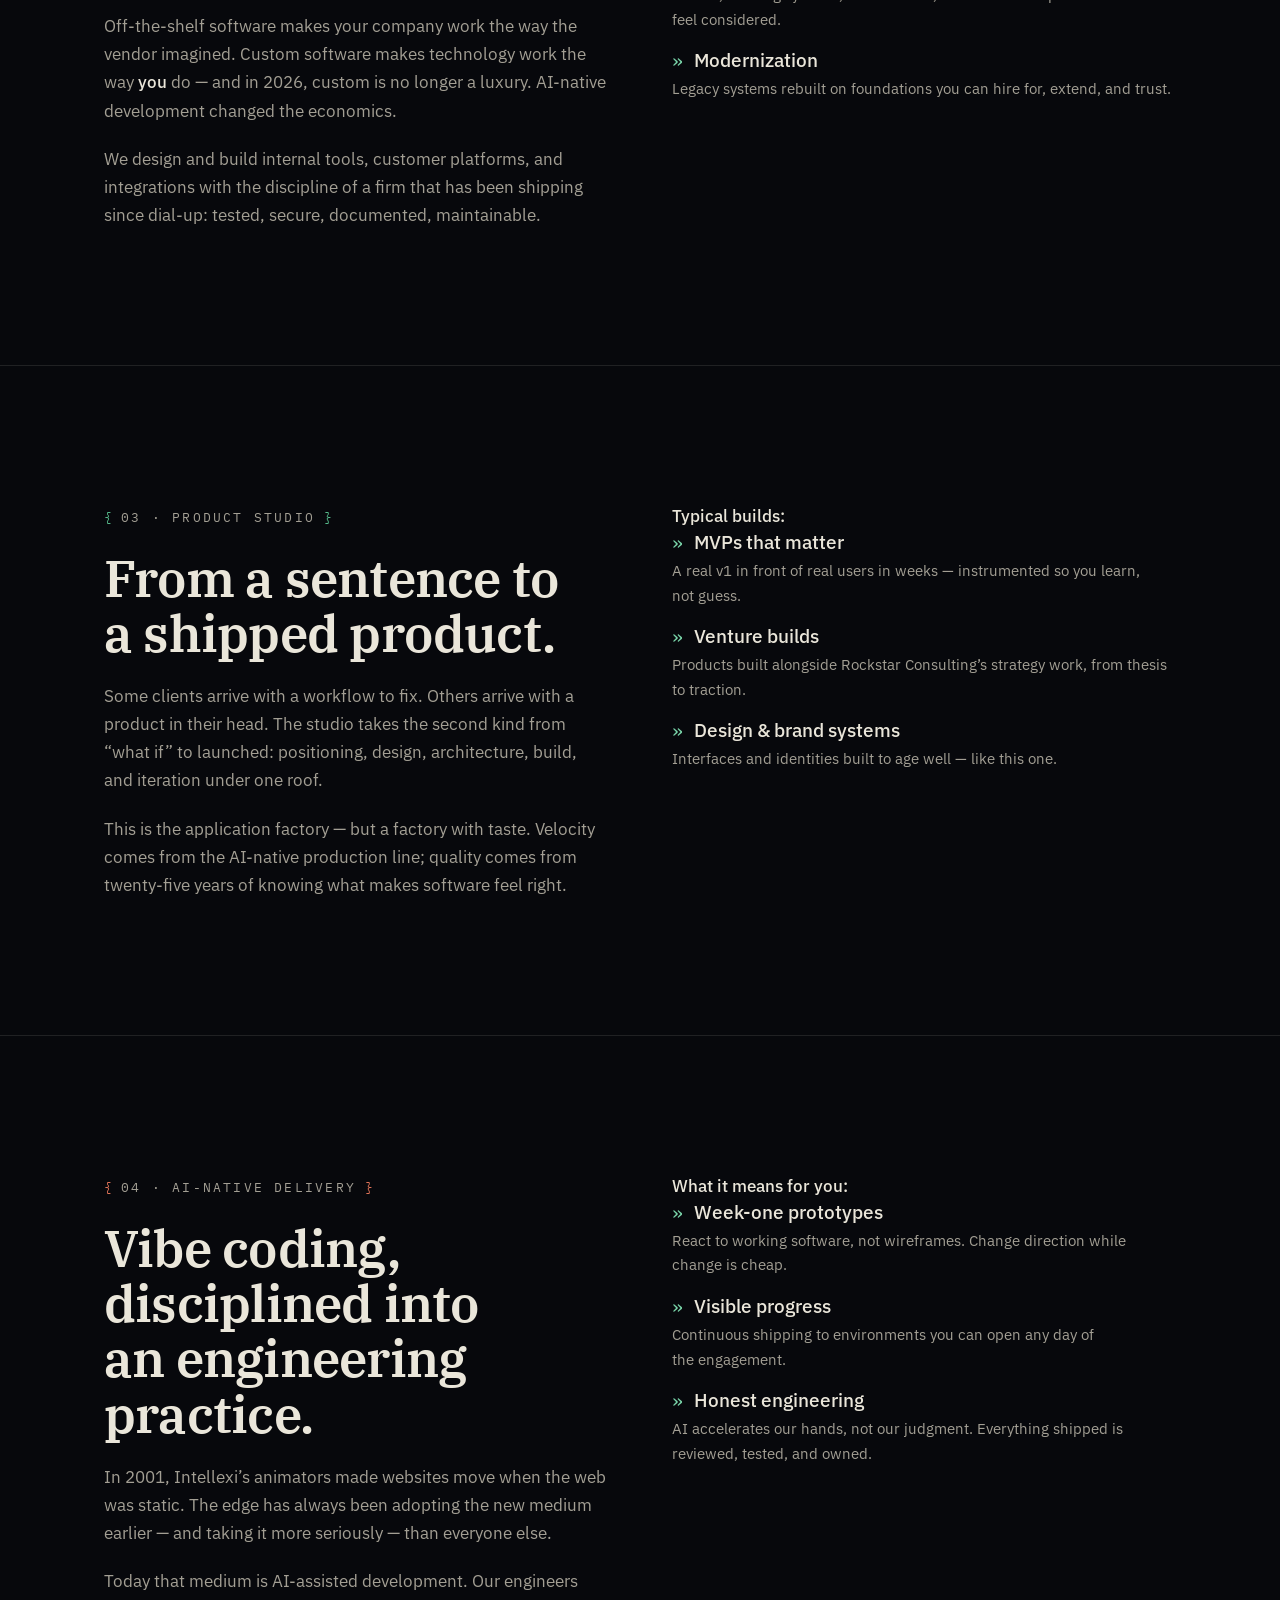
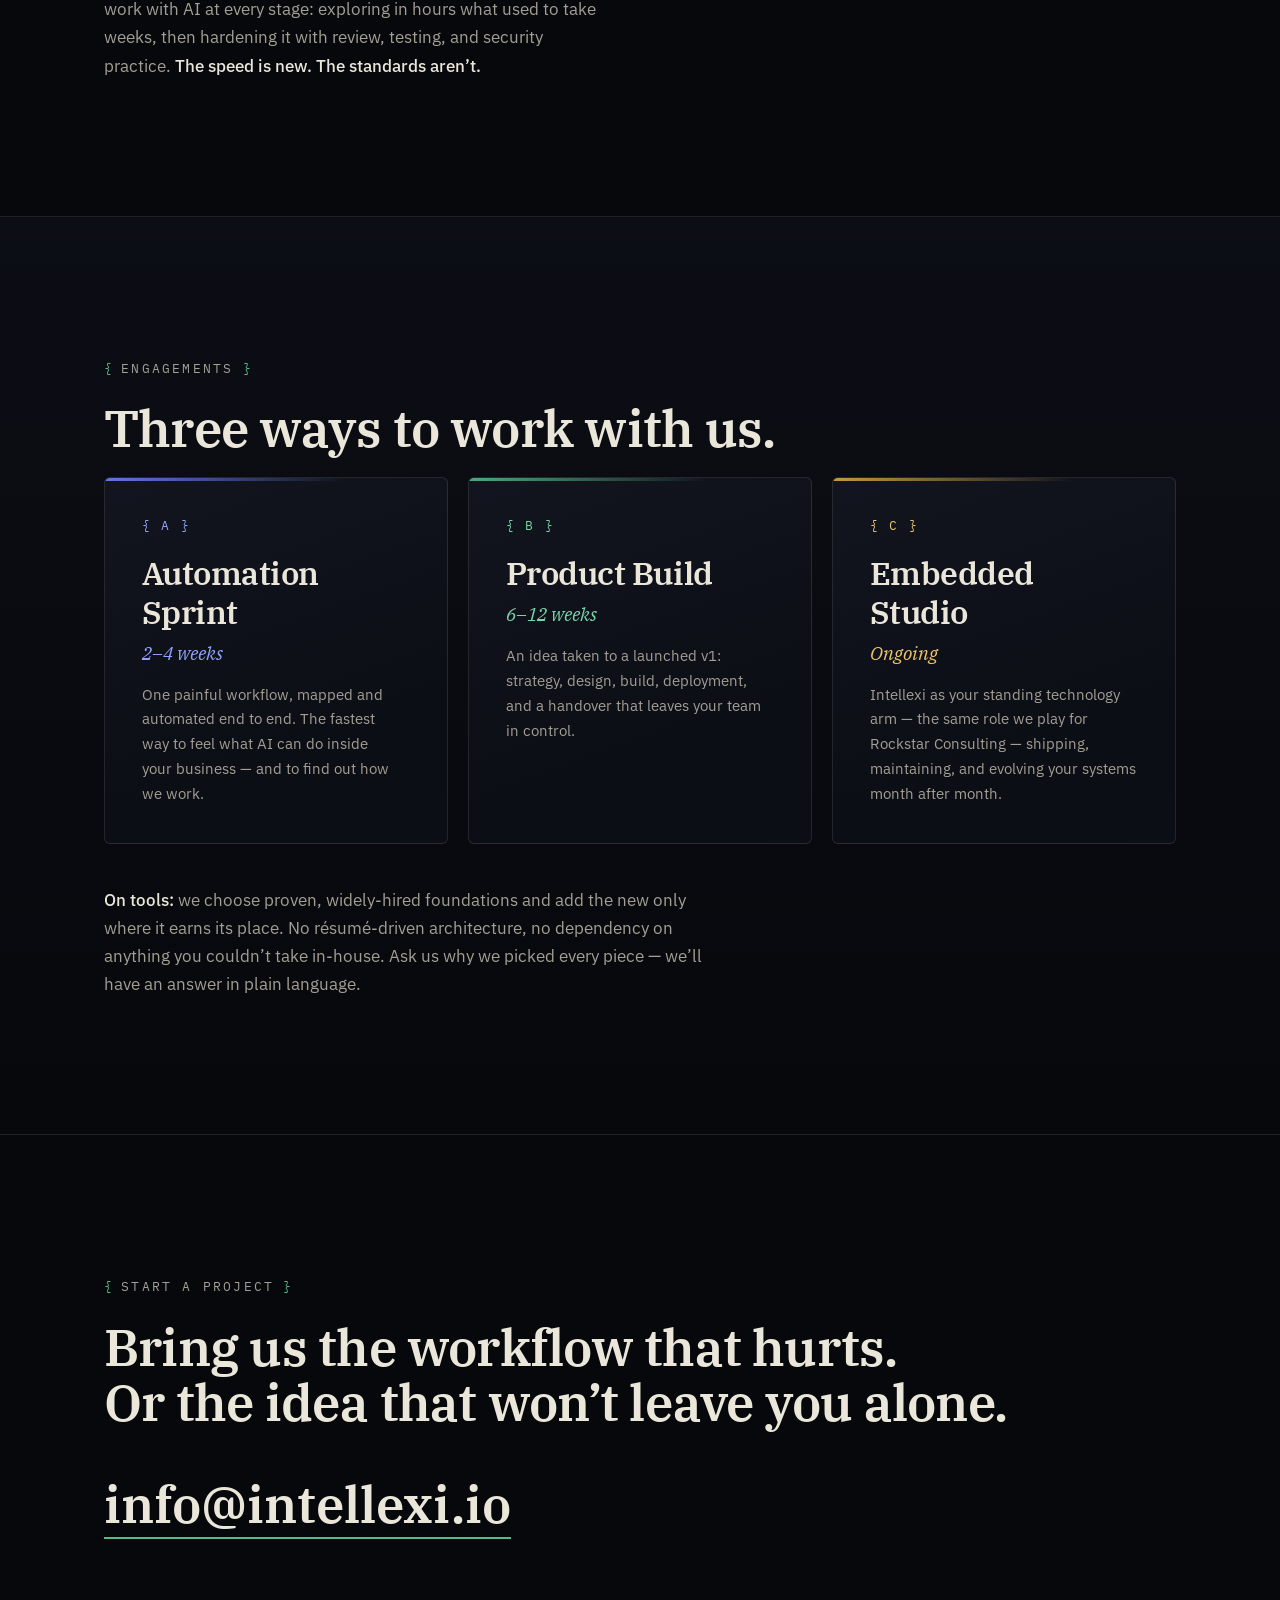
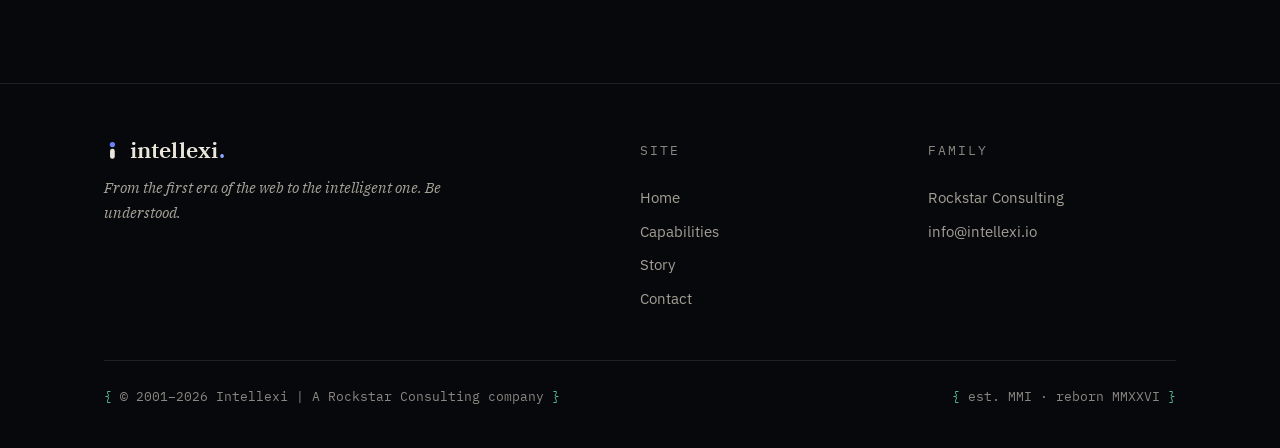
==== commit 928f4753: "Switch domain to intellexi.io; add landing-page motion layer - og:image, JSON-LD, and contact email " ====
--- a/capabilities/index.html
+++ b/capabilities/index.html
@@ -9,7 +9,7 @@
   <meta property="og:title" content="Capabilities — Intellexi">
   <meta property="og:description" content="AI automation, custom software, product studio, and AI-native delivery — engineered with production rigor.">
   <meta property="og:type" content="website">
-  <meta property="og:image" content="https://intellexi.com/assets/img/og.png">
+  <meta property="og:image" content="https://intellexi.io/assets/img/og.png">
   <meta property="og:image:width" content="1200">
   <meta property="og:image:height" content="630">
   <meta name="twitter:card" content="summary_large_image">
@@ -180,7 +180,7 @@
       <div class="container">
         <p class="kicker reveal">Start a project</p>
         <h2 id="contact-title" class="reveal">Bring us the workflow that hurts.<br>Or the idea that won&rsquo;t leave you alone.</h2>
-        <p class="reveal" style="margin-top:2rem"><a class="contact-email" href="mailto:info@intellexi.com">info@intellexi.com</a></p>
+        <p class="reveal" style="margin-top:2rem"><a class="contact-email" href="mailto:info@intellexi.io">info@intellexi.io</a></p>
       </div>
     </section>
   </main>
@@ -205,7 +205,7 @@
         <nav aria-label="Family">
           <p class="footer-head">Family</p>
           <a href="https://www.rockstar.one/" rel="noopener">Rockstar Consulting</a>
-          <a href="mailto:info@intellexi.com">info@intellexi.com</a>
+          <a href="mailto:info@intellexi.io">info@intellexi.io</a>
         </nav>
       </div>
       <div class="footer-meta">
--- a/assets/css/main.css
+++ b/assets/css/main.css
@@ -740,6 +740,81 @@
 .band .display,
 .band h2 {
   max-width: 56rem;
+}
+
+/* Heritage marquee — artifacts of 2001 drifting past */
+.marquee {
+  border-block: 1px solid var(--line);
+  padding-block: 1.05rem;
+  overflow: hidden;
+  background: var(--ink-1);
+}
+.marquee__track {
+  display: flex;
+  gap: 3.5rem;
+  width: max-content;
+  animation: marquee-drift 80s linear infinite;
+}
+.marquee:hover .marquee__track {
+  animation-play-state: paused;
+}
+.marquee__group {
+  display: flex;
+  gap: 3.5rem;
+  align-items: baseline;
+  flex: none;
+}
+.marquee .tok {
+  white-space: nowrap;
+  font-family: var(--mono);
+  font-size: var(--step--2);
+  letter-spacing: 0.16em;
+  text-transform: uppercase;
+  color: var(--text-faint);
+}
+.marquee .tok--serif {
+  font-family: var(--serif);
+  font-style: italic;
+  font-size: 1rem;
+  letter-spacing: 0;
+  text-transform: none;
+  color: var(--text-dim);
+}
+.marquee .tok--blue { color: var(--blue-bright); }
+.marquee .tok--gold { color: var(--gold-bright); }
+.marquee .tok--green { color: var(--green-bright); }
+.marquee .tok--coral { color: var(--coral-bright); }
+@keyframes marquee-drift {
+  to {
+    transform: translateX(calc(-50% - 1.75rem));
+  }
+}
+
+/* Card spotlight — the tint follows the cursor */
+.card::after {
+  content: "";
+  position: absolute;
+  inset: 0;
+  pointer-events: none;
+  opacity: 0;
+  transition: opacity 0.35s ease;
+  background: radial-gradient(
+    230px 230px at var(--mx, 50%) var(--my, 50%),
+    color-mix(in srgb, var(--card-accent) 11%, transparent),
+    transparent 72%
+  );
+}
+.card:hover::after {
+  opacity: 1;
+}
+
+/* Decode — headline resolving out of noise */
+[data-decode] .glyph {
+  display: inline;
+}
+[data-decode] .glyph.is-noise {
+  color: var(--accent-bright);
+  opacity: 0.75;
 }
 
 /* Scanline texture — memory of the duotone photo banners */
@@ -963,6 +1038,12 @@
   .link-arrow .chev {
     transition: none;
   }
+  .marquee__track {
+    animation: none;
+  }
+  .card::after {
+    display: none;
+  }
 }
 
 @media print {
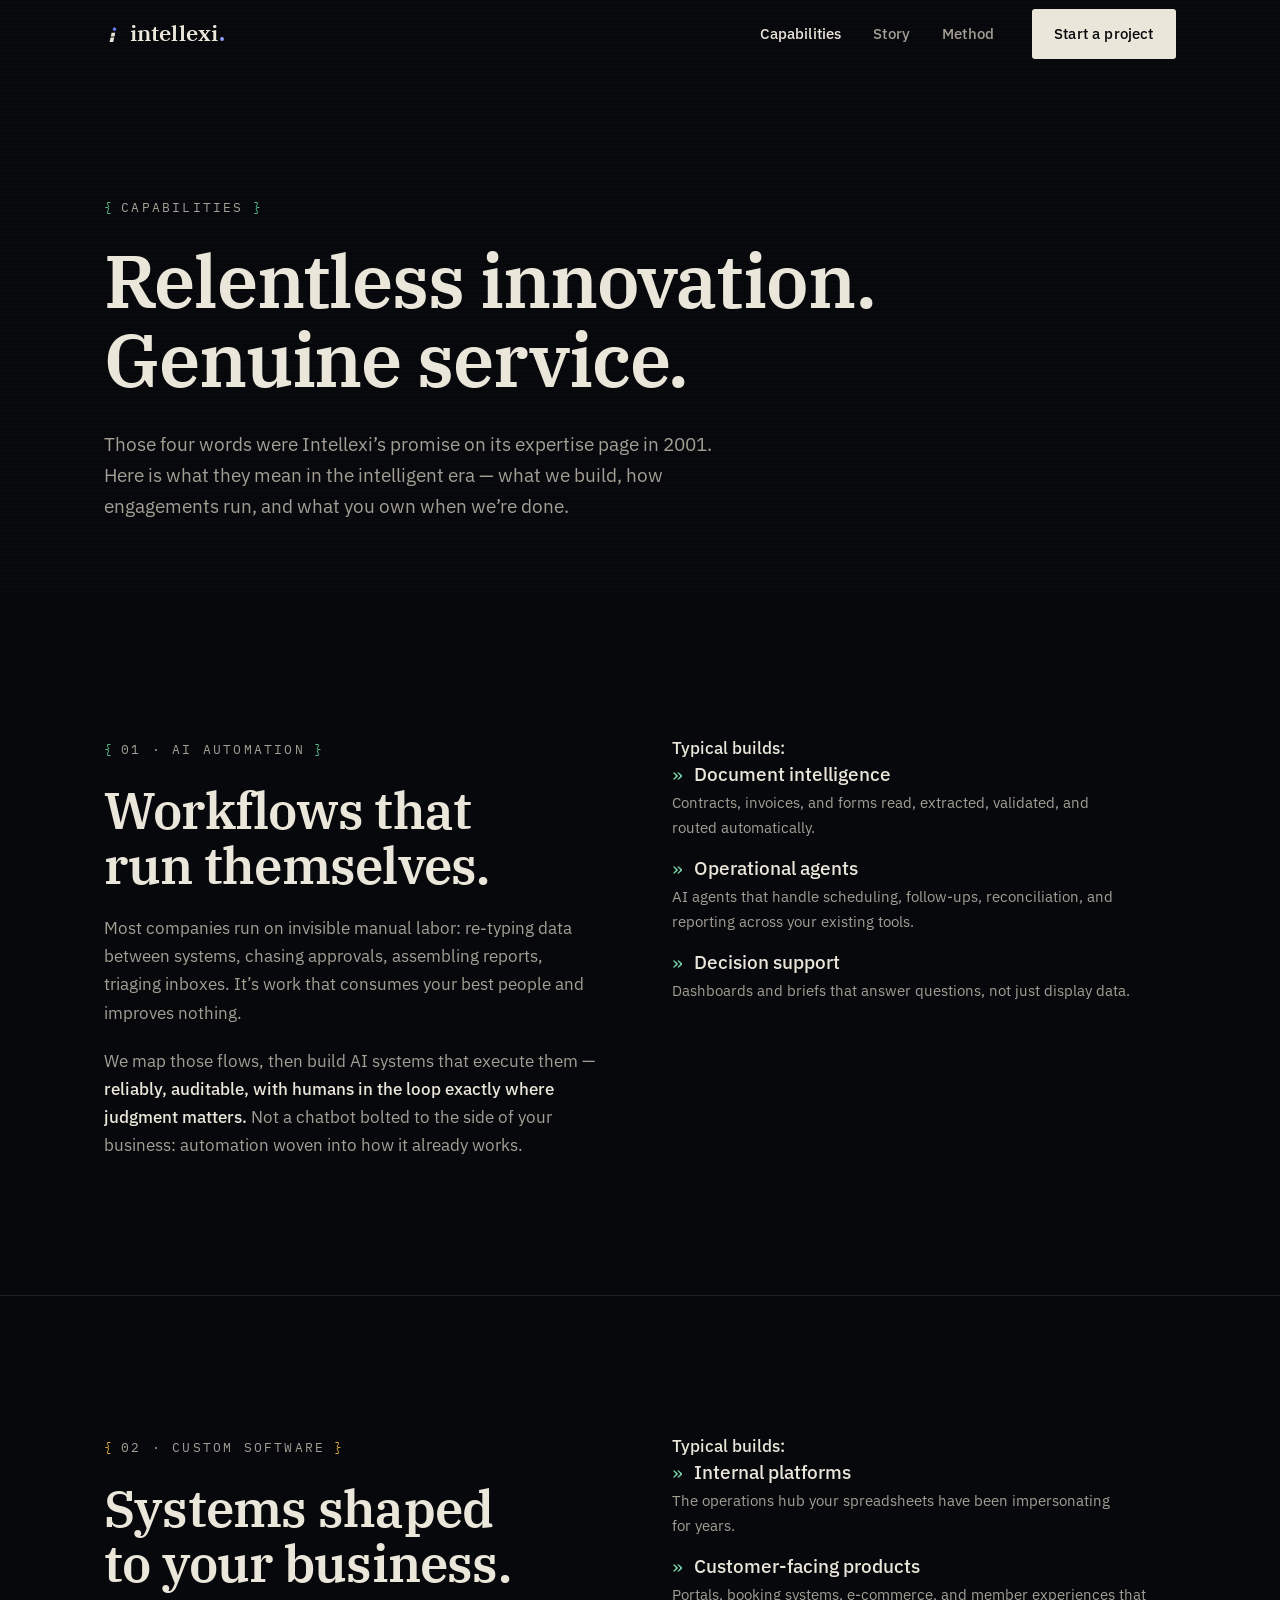
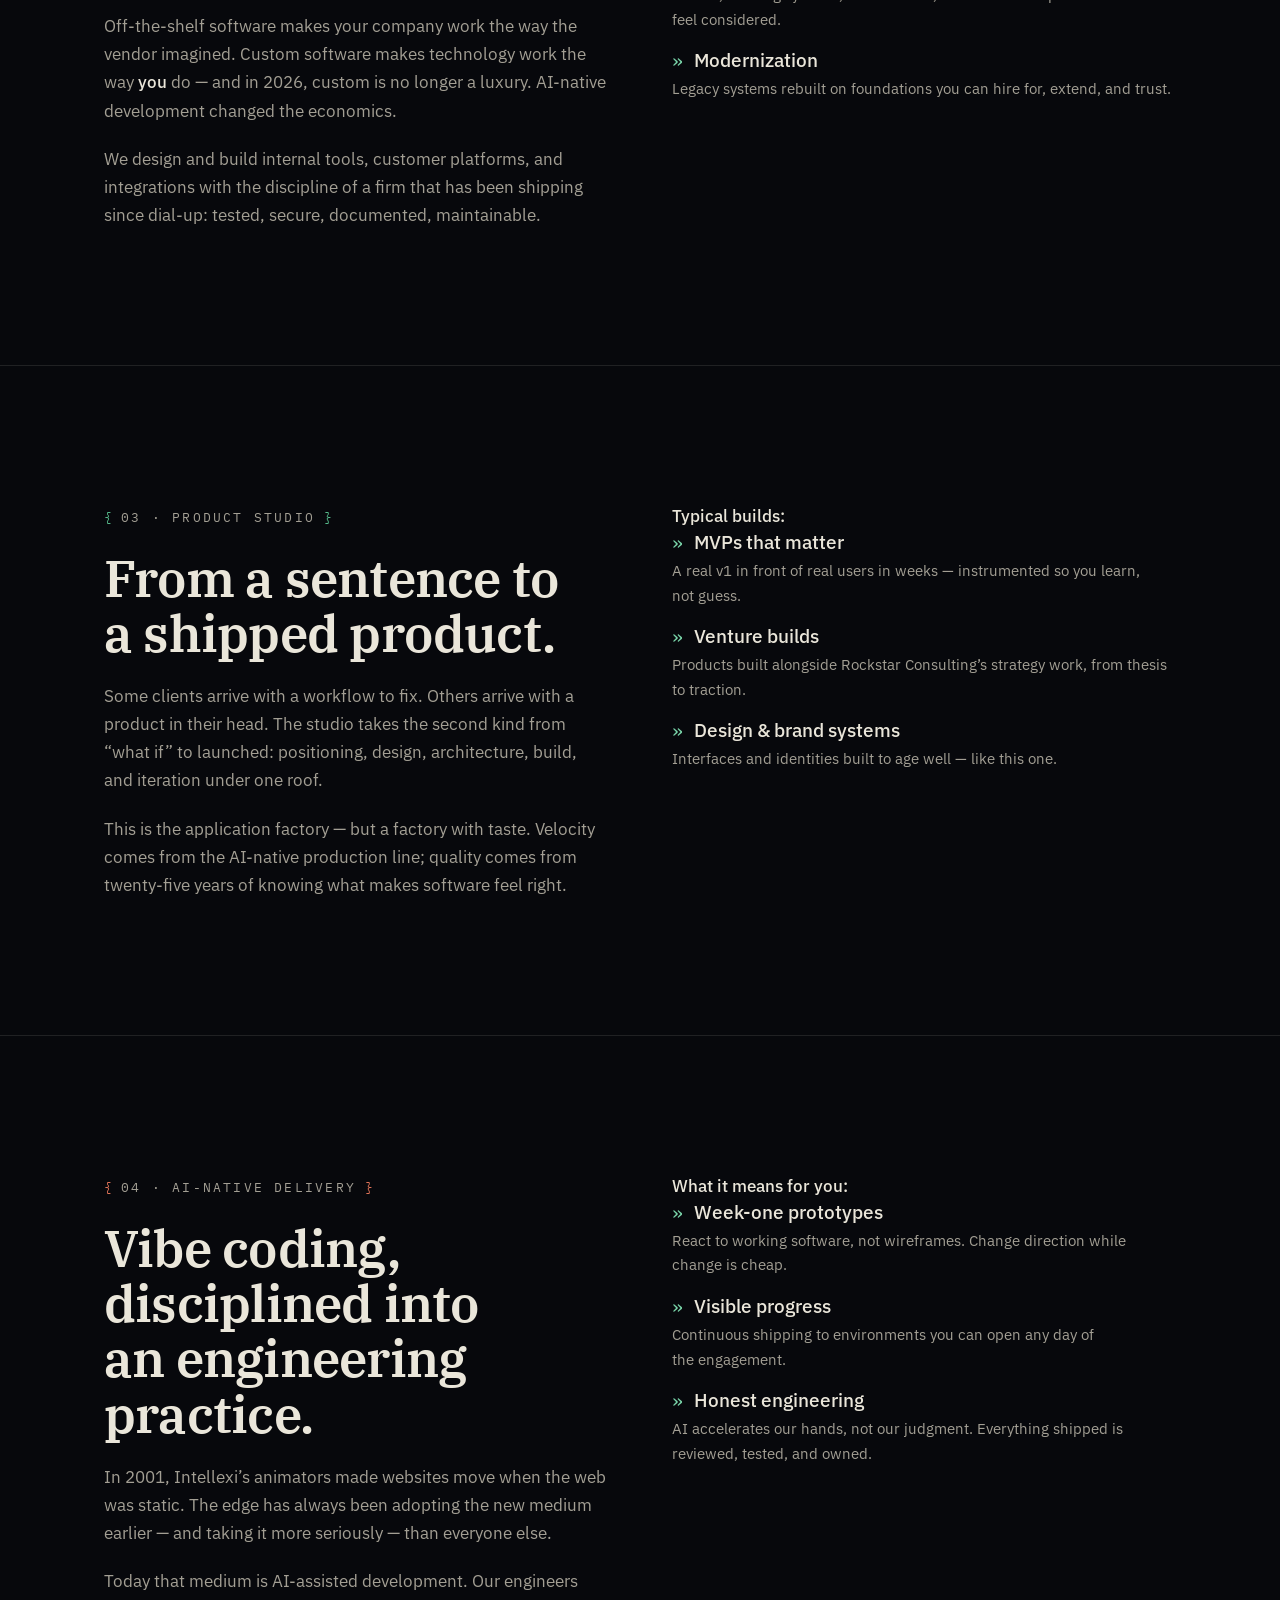
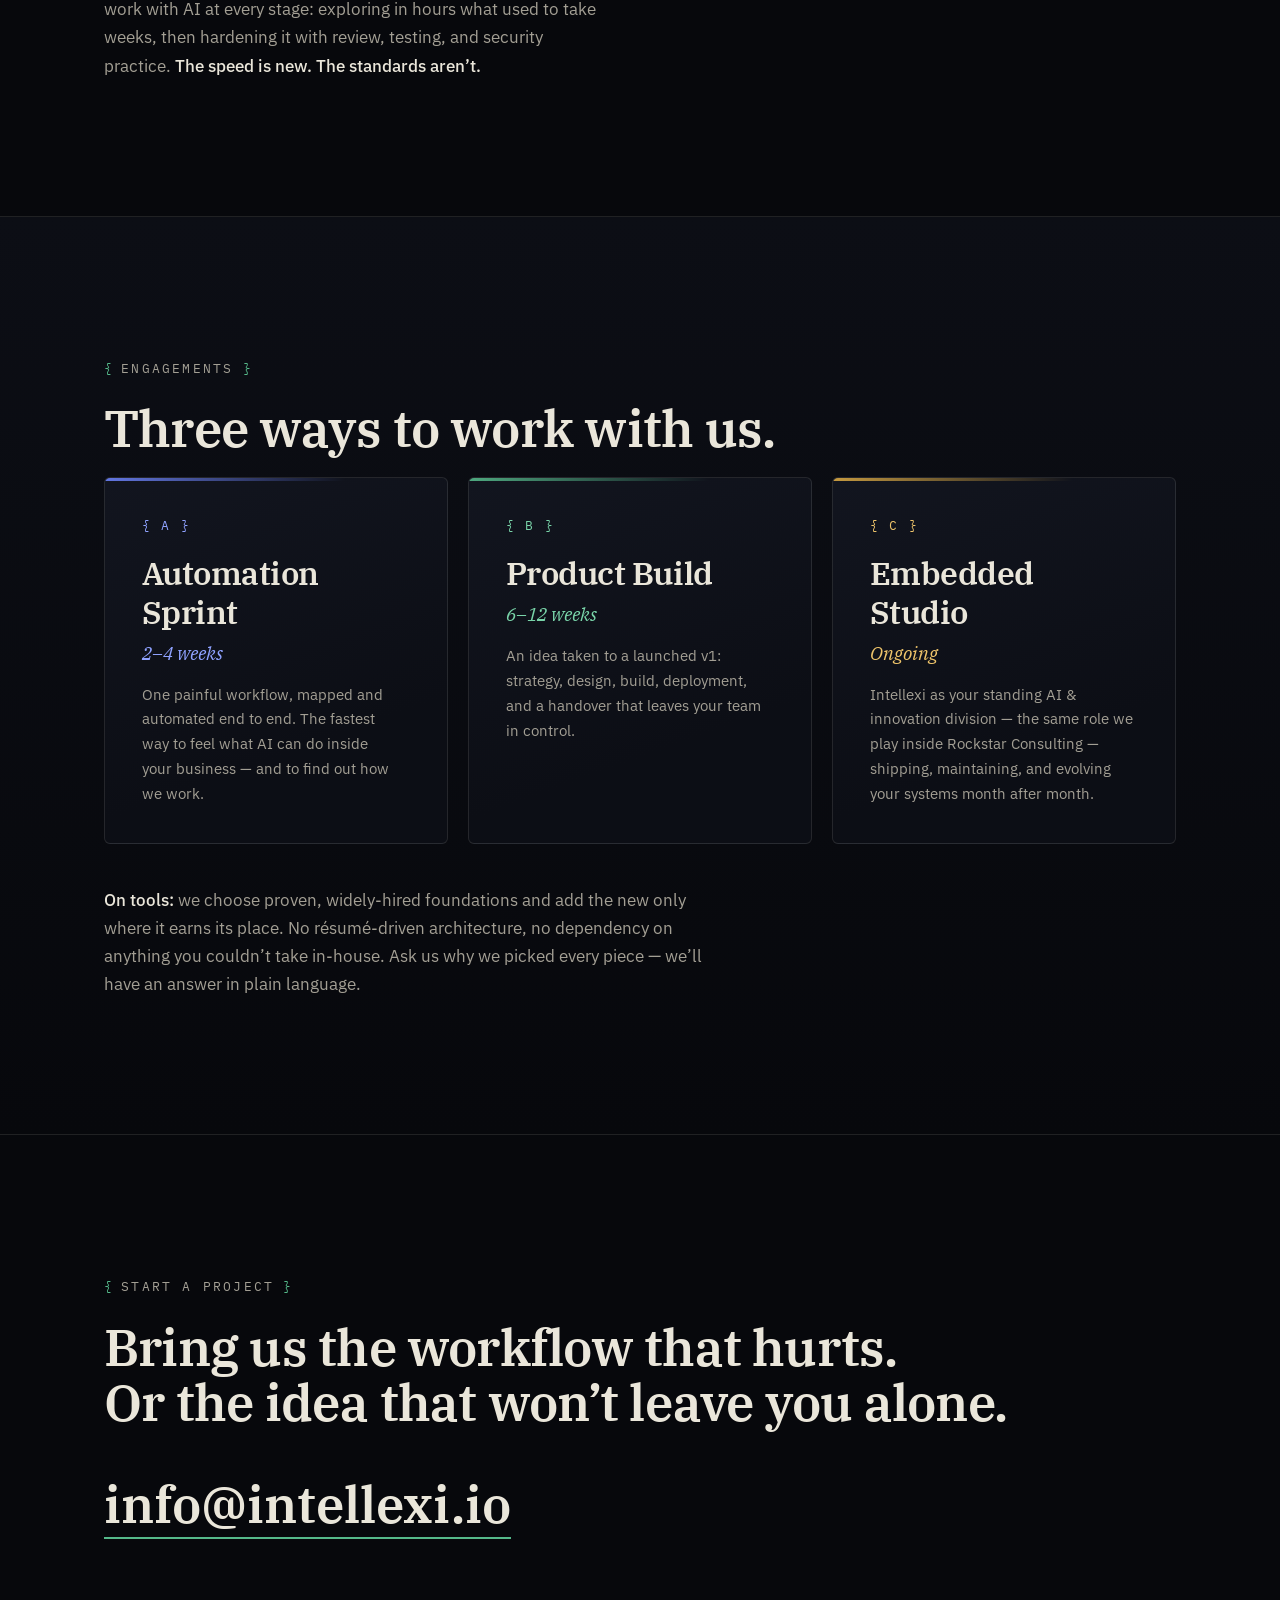
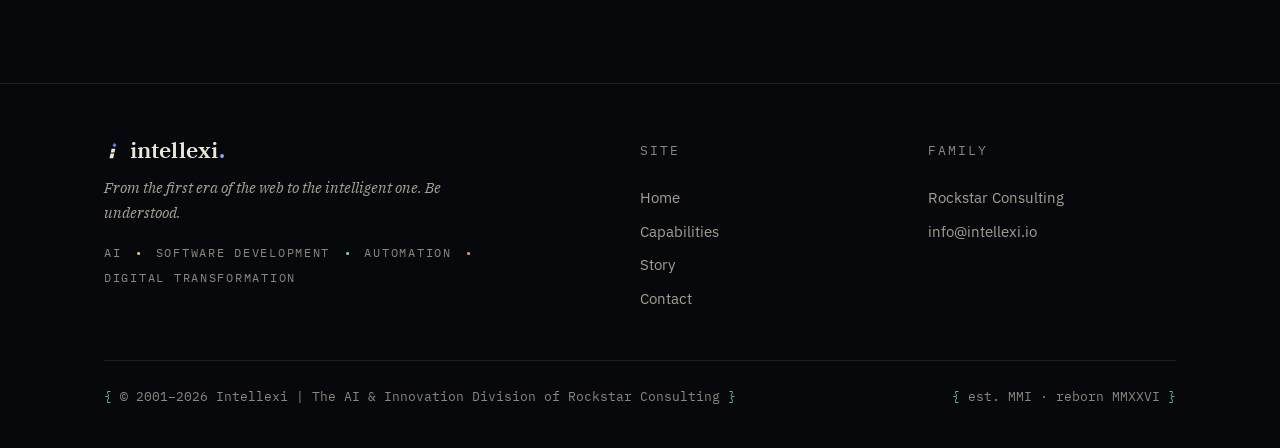
==== commit c5ae4293: "Reposition as the AI & Innovation Division of Rockstar Consulting; sharpen the mark - 'The AI & Inno" ====
--- a/capabilities/index.html
+++ b/capabilities/index.html
@@ -25,7 +25,7 @@
   <header class="site-header">
     <div class="container site-header__inner">
       <a class="brand" href="../" aria-label="Intellexi — home">
-        <svg class="brand-mark" viewBox="0 0 64 64" aria-hidden="true"><circle cx="32" cy="10" r="10" fill="#6b81f7"/><rect x="23" y="26" width="18" height="38" rx="9" fill="currentColor"/></svg>
+        <svg class="brand-mark" viewBox="0 0 64 64" aria-hidden="true"><polygon points="40,4 48,12 40,20 32,12" fill="#6b81f7"/><polygon points="29,26 43,26 39.9,40 25.9,40" fill="currentColor"/><polygon points="25,44 39,44 35,62 21,62" fill="currentColor"/></svg>
         <span>intellexi<span class="brand-dot">.</span></span>
       </a>
       <button class="nav-toggle" aria-expanded="false" aria-controls="site-nav">{ menu }</button>
@@ -166,7 +166,7 @@
             <span class="card-index">{ C }</span>
             <h3>Embedded Studio</h3>
             <span class="card-tag">Ongoing</span>
-            <p>Intellexi as your standing technology arm — the same role we play for Rockstar Consulting — shipping, maintaining, and evolving your systems month after month.</p>
+            <p>Intellexi as your standing AI &amp; innovation division — the same role we play inside Rockstar Consulting — shipping, maintaining, and evolving your systems month after month.</p>
           </article>
         </div>
         <div class="prose reveal" style="margin-top:2.6rem">
@@ -190,10 +190,11 @@
       <div class="site-footer__grid">
         <div>
           <a class="brand" href="../" aria-label="Intellexi — home">
-            <svg class="brand-mark" viewBox="0 0 64 64" aria-hidden="true"><circle cx="32" cy="10" r="10" fill="#6b81f7"/><rect x="23" y="26" width="18" height="38" rx="9" fill="currentColor"/></svg>
+            <svg class="brand-mark" viewBox="0 0 64 64" aria-hidden="true"><polygon points="40,4 48,12 40,20 32,12" fill="#6b81f7"/><polygon points="29,26 43,26 39.9,40 25.9,40" fill="currentColor"/><polygon points="25,44 39,44 35,62 21,62" fill="currentColor"/></svg>
             <span>intellexi<span class="brand-dot">.</span></span>
           </a>
           <p class="footer-tagline">From the first era of the web to the intelligent one. Be understood.</p>
+          <p class="disciplines disciplines--footer"><span>AI</span> <span class="dsep" aria-hidden="true" style="color:var(--gold-bright)">&#8226;</span> <span>Software Development</span> <span class="dsep" aria-hidden="true" style="color:var(--green-bright)">&#8226;</span> <span>Automation</span> <span class="dsep" aria-hidden="true" style="color:var(--coral-bright)">&#8226;</span> <span>Digital Transformation</span></p>
         </div>
         <nav aria-label="Footer">
           <p class="footer-head">Site</p>
@@ -209,7 +210,7 @@
         </nav>
       </div>
       <div class="footer-meta">
-        <span class="braces">&#169; 2001&ndash;<span id="year">2026</span> Intellexi &#124; A Rockstar Consulting company</span>
+        <span class="braces">&#169; 2001&ndash;<span id="year">2026</span> Intellexi &#124; The AI &amp; Innovation Division of Rockstar Consulting</span>
         <span class="braces">est. MMI &#183; reborn MMXXVI</span>
       </div>
     </div>
--- a/assets/css/main.css
+++ b/assets/css/main.css
@@ -459,6 +459,27 @@
   font-size: var(--step--2);
   letter-spacing: 0.14em;
   text-transform: uppercase;
+  color: var(--text-faint);
+}
+
+/* Disciplines — the division's four practices */
+.disciplines {
+  display: flex;
+  flex-wrap: wrap;
+  align-items: baseline;
+  gap: 0.4rem 0.85rem;
+  font-family: var(--mono);
+  font-size: var(--step--2);
+  letter-spacing: 0.15em;
+  text-transform: uppercase;
+  color: var(--text-dim);
+}
+.disciplines .dsep {
+  letter-spacing: 0;
+}
+.disciplines--footer {
+  margin-top: 1.1rem;
+  font-size: 0.72rem;
   color: var(--text-faint);
 }
 
@@ -878,6 +899,7 @@
   margin-top: 2.4rem;
 }
 .hero-defn {
+  margin-top: 2.4rem;
   margin-bottom: 2.2rem;
   font-size: var(--step--1);
 }
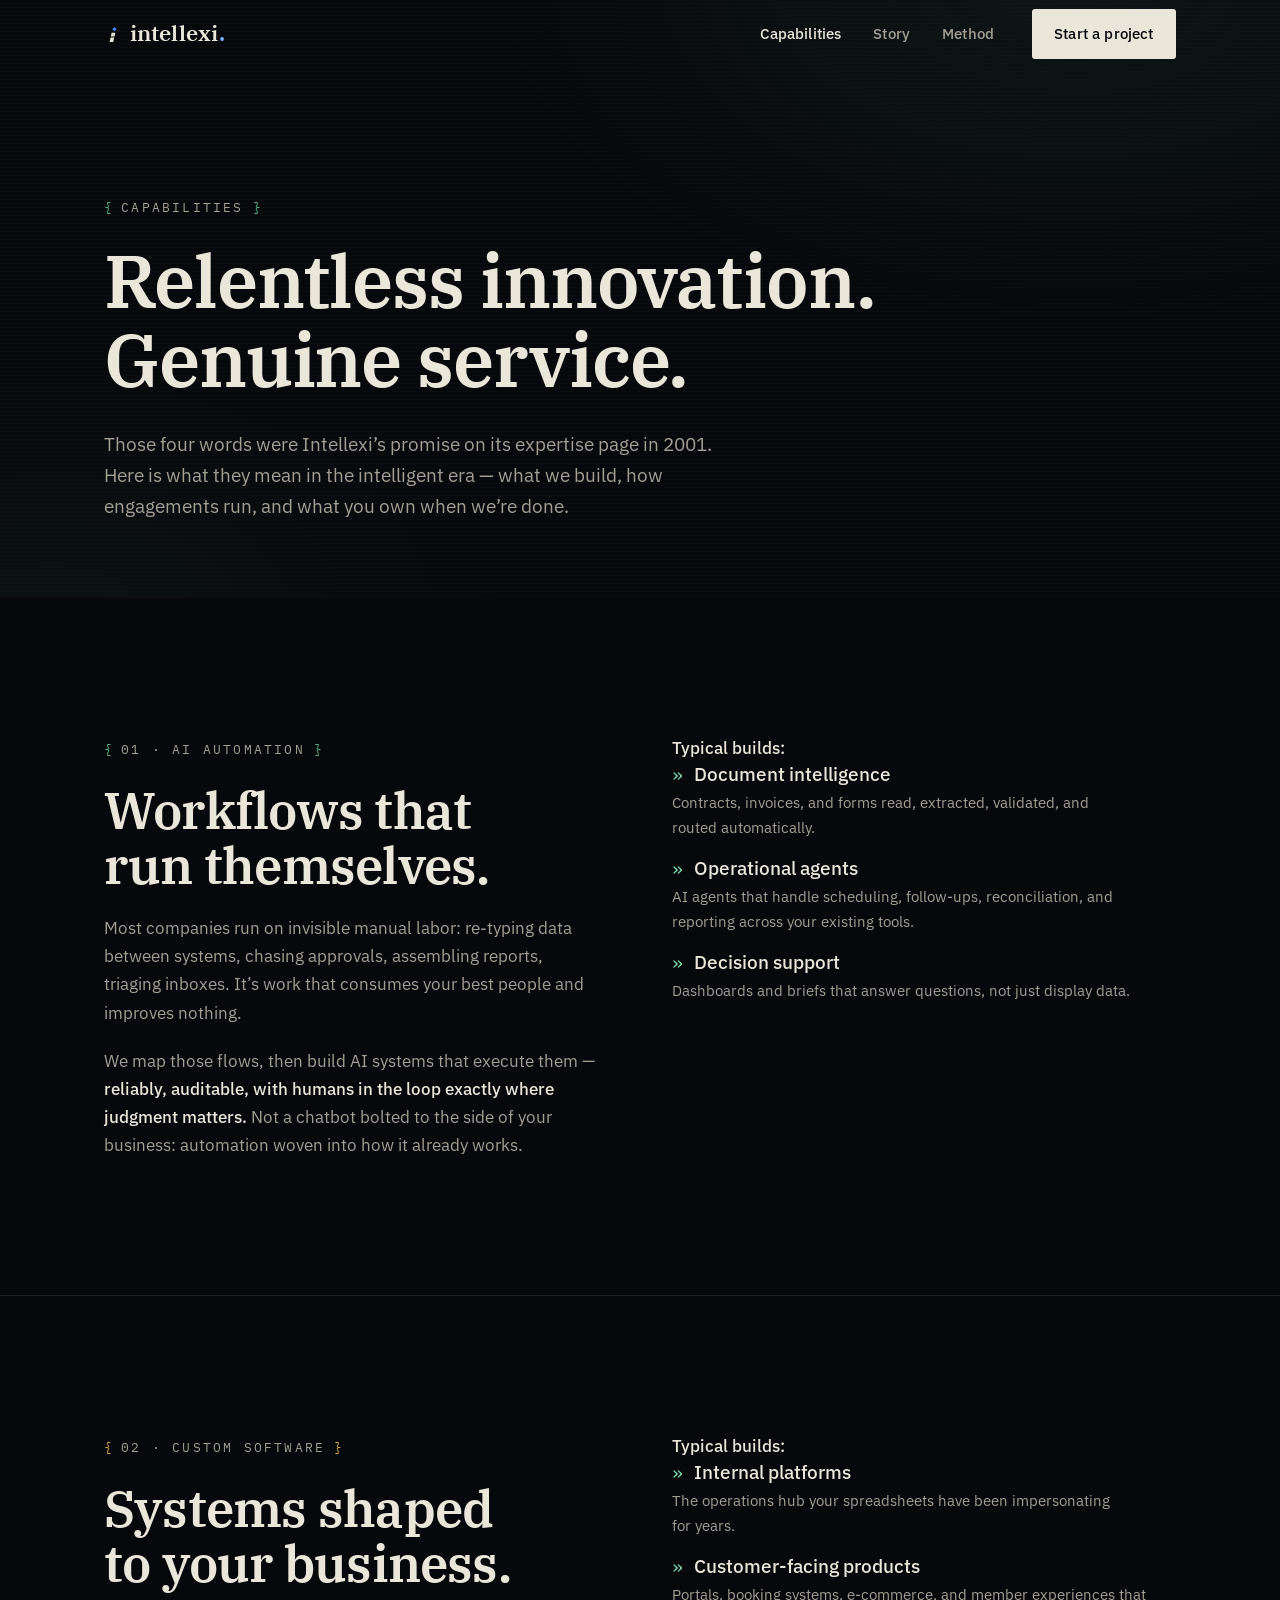
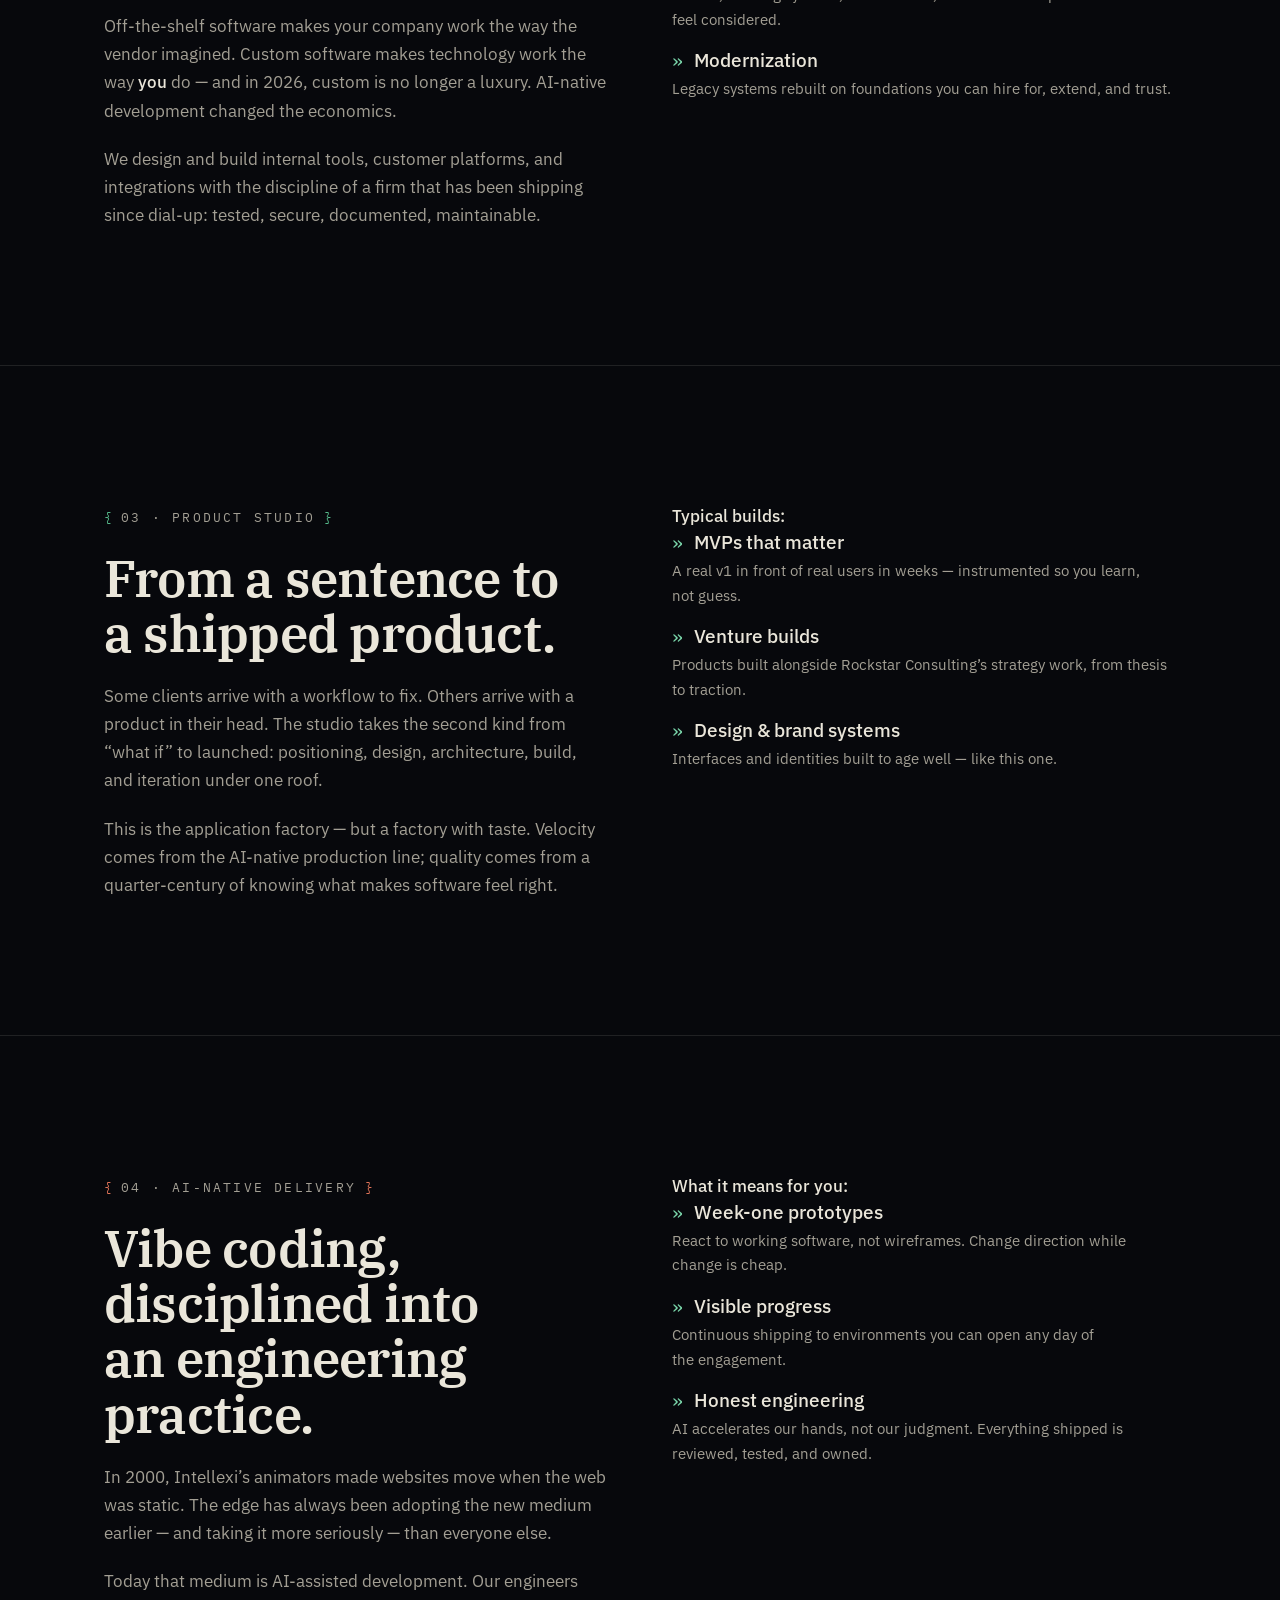
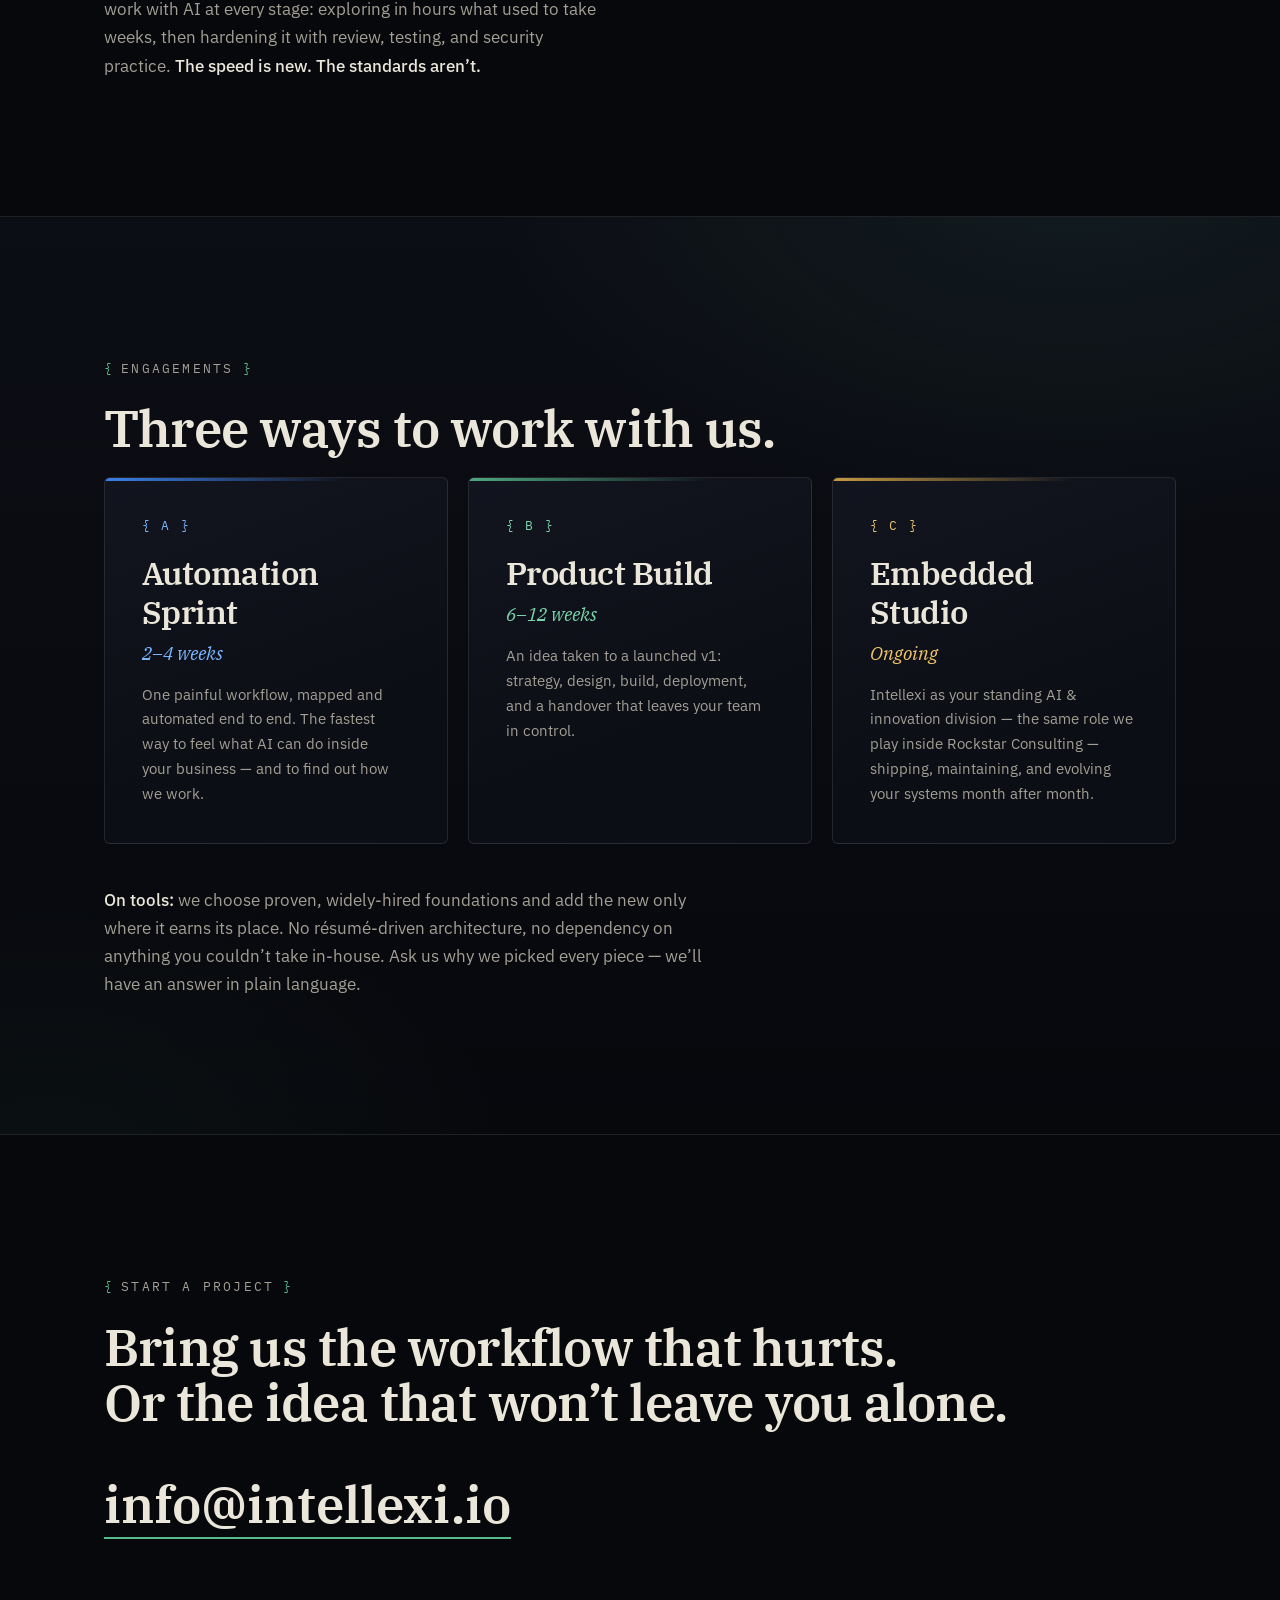
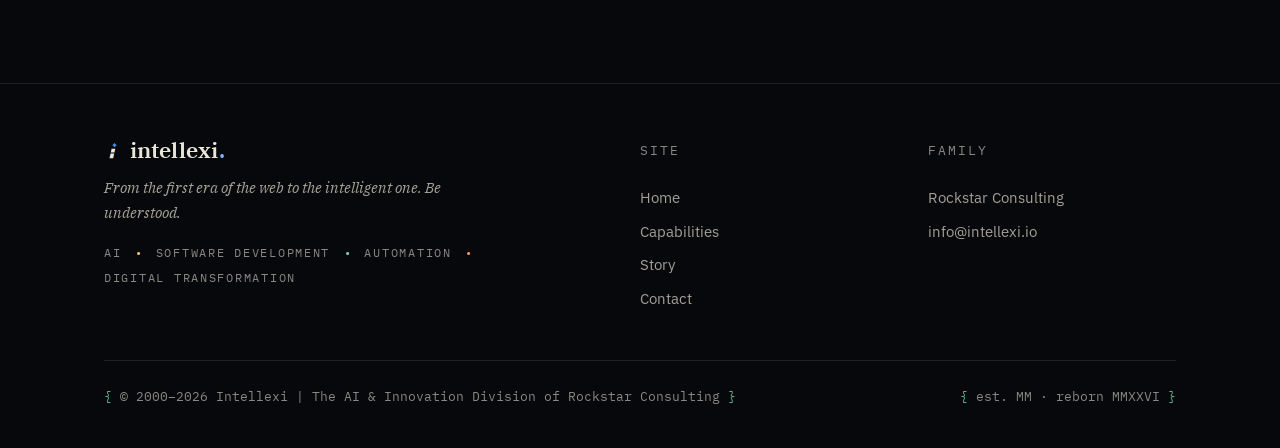
==== commit b2d3e781: "True-blue brand color, graphics layer, founder section, est. 2000 - Brand blue shifted from periwink" ====
--- a/capabilities/index.html
+++ b/capabilities/index.html
@@ -25,7 +25,7 @@
   <header class="site-header">
     <div class="container site-header__inner">
       <a class="brand" href="../" aria-label="Intellexi — home">
-        <svg class="brand-mark" viewBox="0 0 64 64" aria-hidden="true"><polygon points="40,4 48,12 40,20 32,12" fill="#6b81f7"/><polygon points="29,26 43,26 39.9,40 25.9,40" fill="currentColor"/><polygon points="25,44 39,44 35,62 21,62" fill="currentColor"/></svg>
+        <svg class="brand-mark" viewBox="0 0 64 64" aria-hidden="true"><polygon points="40,4 48,12 40,20 32,12" fill="#3f8cff"/><polygon points="29,26 43,26 39.9,40 25.9,40" fill="currentColor"/><polygon points="25,44 39,44 35,62 21,62" fill="currentColor"/></svg>
         <span>intellexi<span class="brand-dot">.</span></span>
       </a>
       <button class="nav-toggle" aria-expanded="false" aria-controls="site-nav">{ menu }</button>
@@ -40,7 +40,7 @@
 
   <main id="main">
 
-    <section class="page-hero scanlines">
+    <section class="page-hero scanlines wash">
       <div class="container">
         <p class="kicker reveal">Capabilities</p>
         <h1 class="display reveal" style="--reveal-delay:.06s">Relentless innovation.<br>Genuine service.</h1>
@@ -105,7 +105,7 @@
             <h2 id="cap-studio" class="reveal">From a sentence to a shipped product.</h2>
             <div class="prose reveal">
               <p>Some clients arrive with a workflow to fix. Others arrive with a product in their head. The studio takes the second kind from &ldquo;what if&rdquo; to launched: positioning, design, architecture, build, and iteration under one roof.</p>
-              <p>This is the application factory — but a factory with taste. Velocity comes from the AI-native production line; quality comes from twenty-five years of knowing what makes software feel right.</p>
+              <p>This is the application factory — but a factory with taste. Velocity comes from the AI-native production line; quality comes from a quarter-century of knowing what makes software feel right.</p>
             </div>
           </div>
           <div class="prose reveal" style="--reveal-delay:.1s">
@@ -128,7 +128,7 @@
             <p class="kicker tint-coral reveal">04 &#183; AI-Native Delivery</p>
             <h2 id="cap-delivery" class="reveal">Vibe coding, disciplined into an engineering practice.</h2>
             <div class="prose reveal">
-              <p>In 2001, Intellexi&rsquo;s animators made websites move when the web was static. The edge has always been adopting the new medium earlier — and taking it more seriously — than everyone else.</p>
+              <p>In 2000, Intellexi&rsquo;s animators made websites move when the web was static. The edge has always been adopting the new medium earlier — and taking it more seriously — than everyone else.</p>
               <p>Today that medium is AI-assisted development. Our engineers work with AI at every stage: exploring in hours what used to take weeks, then hardening it with review, testing, and security practice. <strong>The speed is new. The standards aren&rsquo;t.</strong></p>
             </div>
           </div>
@@ -145,7 +145,7 @@
     </section>
 
     <!-- Engagements -->
-    <section class="section band" aria-labelledby="engagements-title">
+    <section class="section band wash" aria-labelledby="engagements-title">
       <div class="container">
         <p class="kicker reveal">Engagements</p>
         <h2 id="engagements-title" class="reveal">Three ways to work with us.</h2>
@@ -190,7 +190,7 @@
       <div class="site-footer__grid">
         <div>
           <a class="brand" href="../" aria-label="Intellexi — home">
-            <svg class="brand-mark" viewBox="0 0 64 64" aria-hidden="true"><polygon points="40,4 48,12 40,20 32,12" fill="#6b81f7"/><polygon points="29,26 43,26 39.9,40 25.9,40" fill="currentColor"/><polygon points="25,44 39,44 35,62 21,62" fill="currentColor"/></svg>
+            <svg class="brand-mark" viewBox="0 0 64 64" aria-hidden="true"><polygon points="40,4 48,12 40,20 32,12" fill="#3f8cff"/><polygon points="29,26 43,26 39.9,40 25.9,40" fill="currentColor"/><polygon points="25,44 39,44 35,62 21,62" fill="currentColor"/></svg>
             <span>intellexi<span class="brand-dot">.</span></span>
           </a>
           <p class="footer-tagline">From the first era of the web to the intelligent one. Be understood.</p>
@@ -210,8 +210,8 @@
         </nav>
       </div>
       <div class="footer-meta">
-        <span class="braces">&#169; 2001&ndash;<span id="year">2026</span> Intellexi &#124; The AI &amp; Innovation Division of Rockstar Consulting</span>
-        <span class="braces">est. MMI &#183; reborn MMXXVI</span>
+        <span class="braces">&#169; 2000&ndash;<span id="year">2026</span> Intellexi &#124; The AI &amp; Innovation Division of Rockstar Consulting</span>
+        <span class="braces">est. MM &#183; reborn MMXXVI</span>
       </div>
     </div>
   </footer>
--- a/assets/css/main.css
+++ b/assets/css/main.css
@@ -70,8 +70,8 @@
 
   /* Heritage tints — the four section colors of intellexi.com, 2001.
      Blue (home) · Gold (profile) · Green (expertise) · Coral (clientele) */
-  --blue: #6b81f7;
-  --blue-bright: #8fa2ff;
+  --blue: #3f8cff;
+  --blue-bright: #79b4ff;
   --gold: #d9a843;
   --gold-bright: #eec46a;
   --green: #55b98a;
@@ -462,6 +462,100 @@
   color: var(--text-faint);
 }
 
+/* Aurora wash — a breath of the section's tint across the ink */
+.wash {
+  position: relative;
+  isolation: isolate;
+}
+.wash::before {
+  content: "";
+  position: absolute;
+  inset: 0;
+  z-index: -1;
+  pointer-events: none;
+  background:
+    radial-gradient(54rem 32rem at 84% -4%, color-mix(in srgb, var(--accent) 8%, transparent), transparent 68%),
+    radial-gradient(42rem 26rem at 4% 104%, color-mix(in srgb, var(--accent) 5%, transparent), transparent 70%);
+}
+
+/* Card pictograms — geometric marks in the section's dialect */
+.card-icon {
+  width: 46px;
+  height: 46px;
+  margin-bottom: 1.15rem;
+  color: var(--card-accent-bright);
+}
+
+/* Evolution figure — 2000 » 2026 in one diagram */
+.evo-figure {
+  margin: 2.6rem 0 0.6rem;
+}
+.evo-figure svg {
+  width: 100%;
+  max-width: 46rem;
+  height: auto;
+  display: block;
+}
+.evo-figure figcaption {
+  margin-top: 0.9rem;
+  font-family: var(--mono);
+  font-size: var(--step--2);
+  letter-spacing: 0.16em;
+  text-transform: uppercase;
+  color: var(--text-faint);
+}
+
+/* Founder portrait figure — the mark, orbited by the four practices */
+.founder-figure {
+  display: flex;
+  justify-content: center;
+}
+.founder-figure svg {
+  width: min(100%, 21rem);
+  height: auto;
+}
+@media (prefers-reduced-motion: no-preference) {
+  .founder-figure svg {
+    animation: founder-drift 9s ease-in-out infinite;
+  }
+  @keyframes founder-drift {
+    0%, 100% { transform: translateY(0); }
+    50% { transform: translateY(-10px); }
+  }
+}
+
+/* Giant background braces — punctuation as architecture */
+.braces-bg {
+  position: relative;
+  overflow: hidden;
+}
+.braces-bg::after {
+  content: "{ }";
+  position: absolute;
+  right: -0.35em;
+  top: 50%;
+  transform: translateY(-50%);
+  font-family: var(--serif);
+  font-size: clamp(14rem, 30vw, 26rem);
+  line-height: 1;
+  color: var(--accent);
+  opacity: 0.05;
+  pointer-events: none;
+  user-select: none;
+}
+
+/* Method step markers — diamond nodes on the line */
+.step .step-num::before {
+  content: "";
+  display: inline-block;
+  width: 0.5em;
+  height: 0.5em;
+  border: 1px solid var(--accent-bright);
+  transform: rotate(45deg);
+  margin-right: 0.65em;
+  vertical-align: 0.05em;
+}
+
 /* Disciplines — the division's four practices */
 .disciplines {
   display: flex;
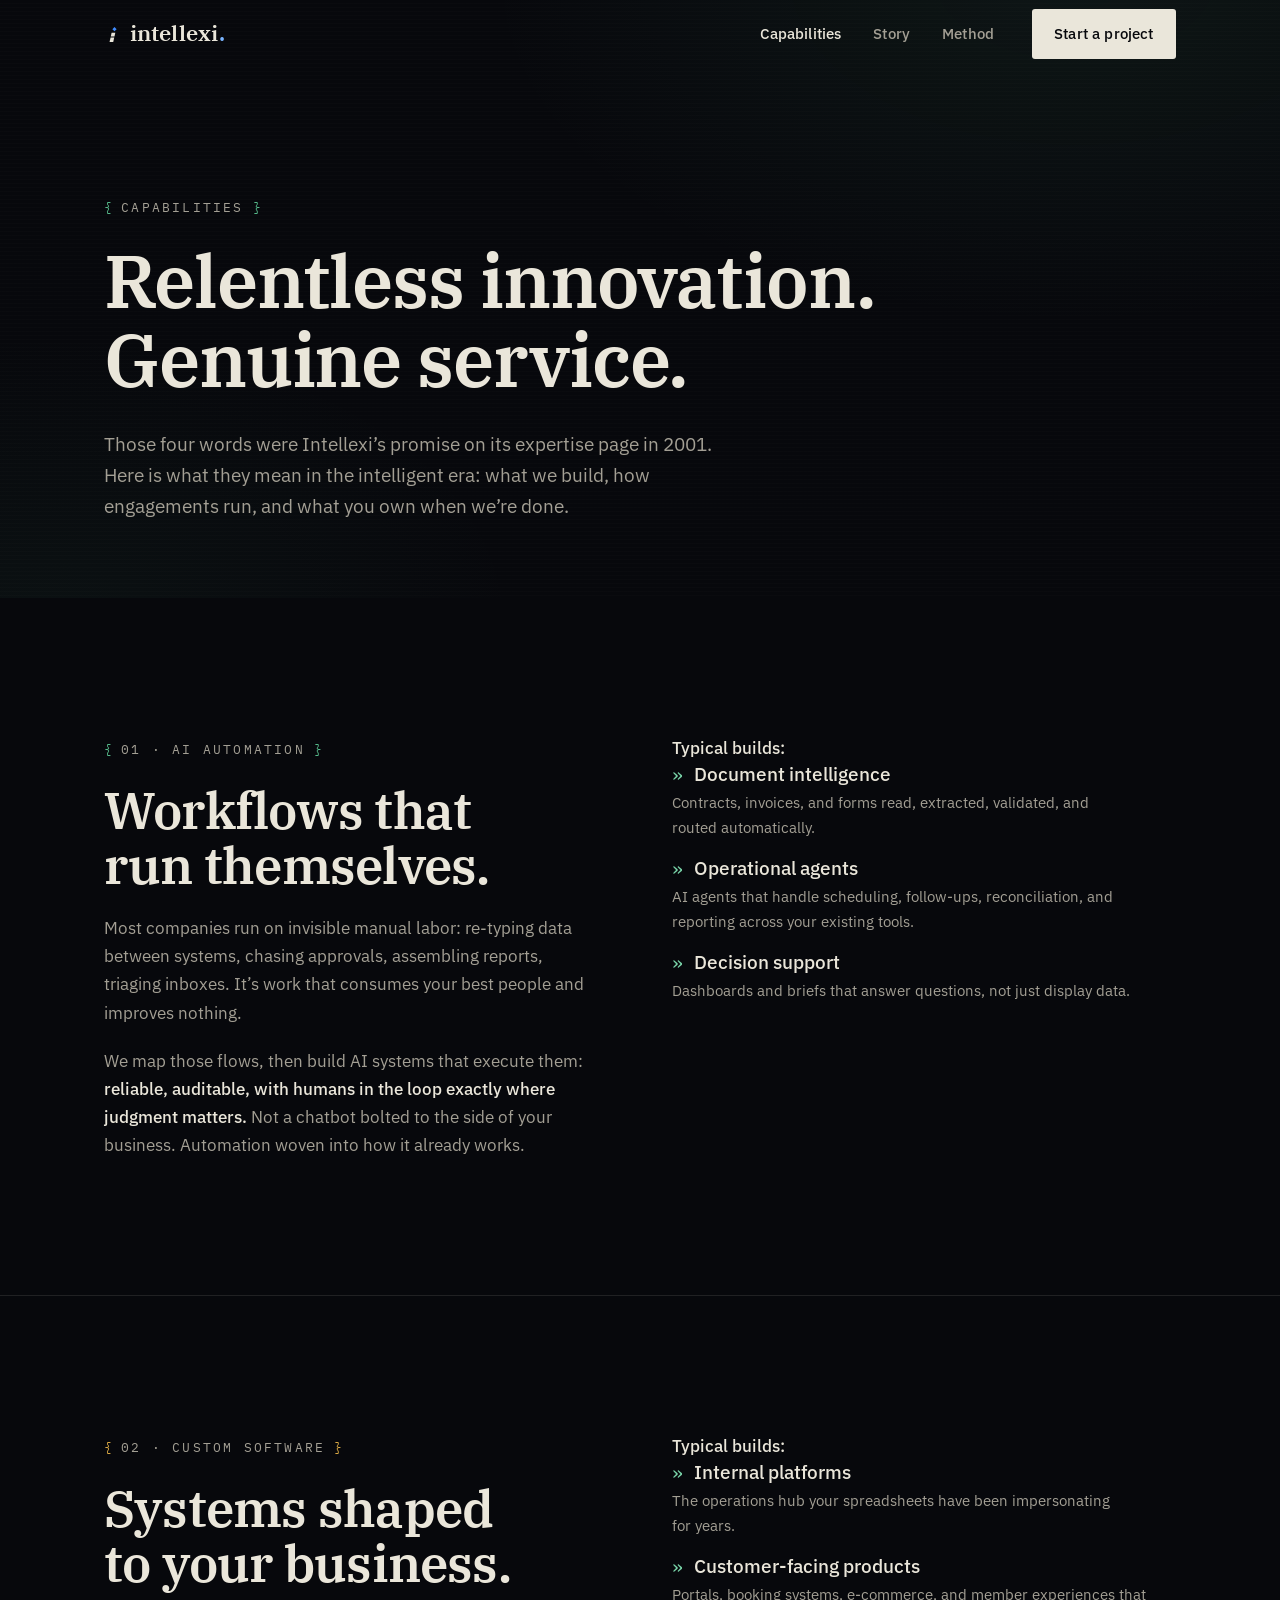
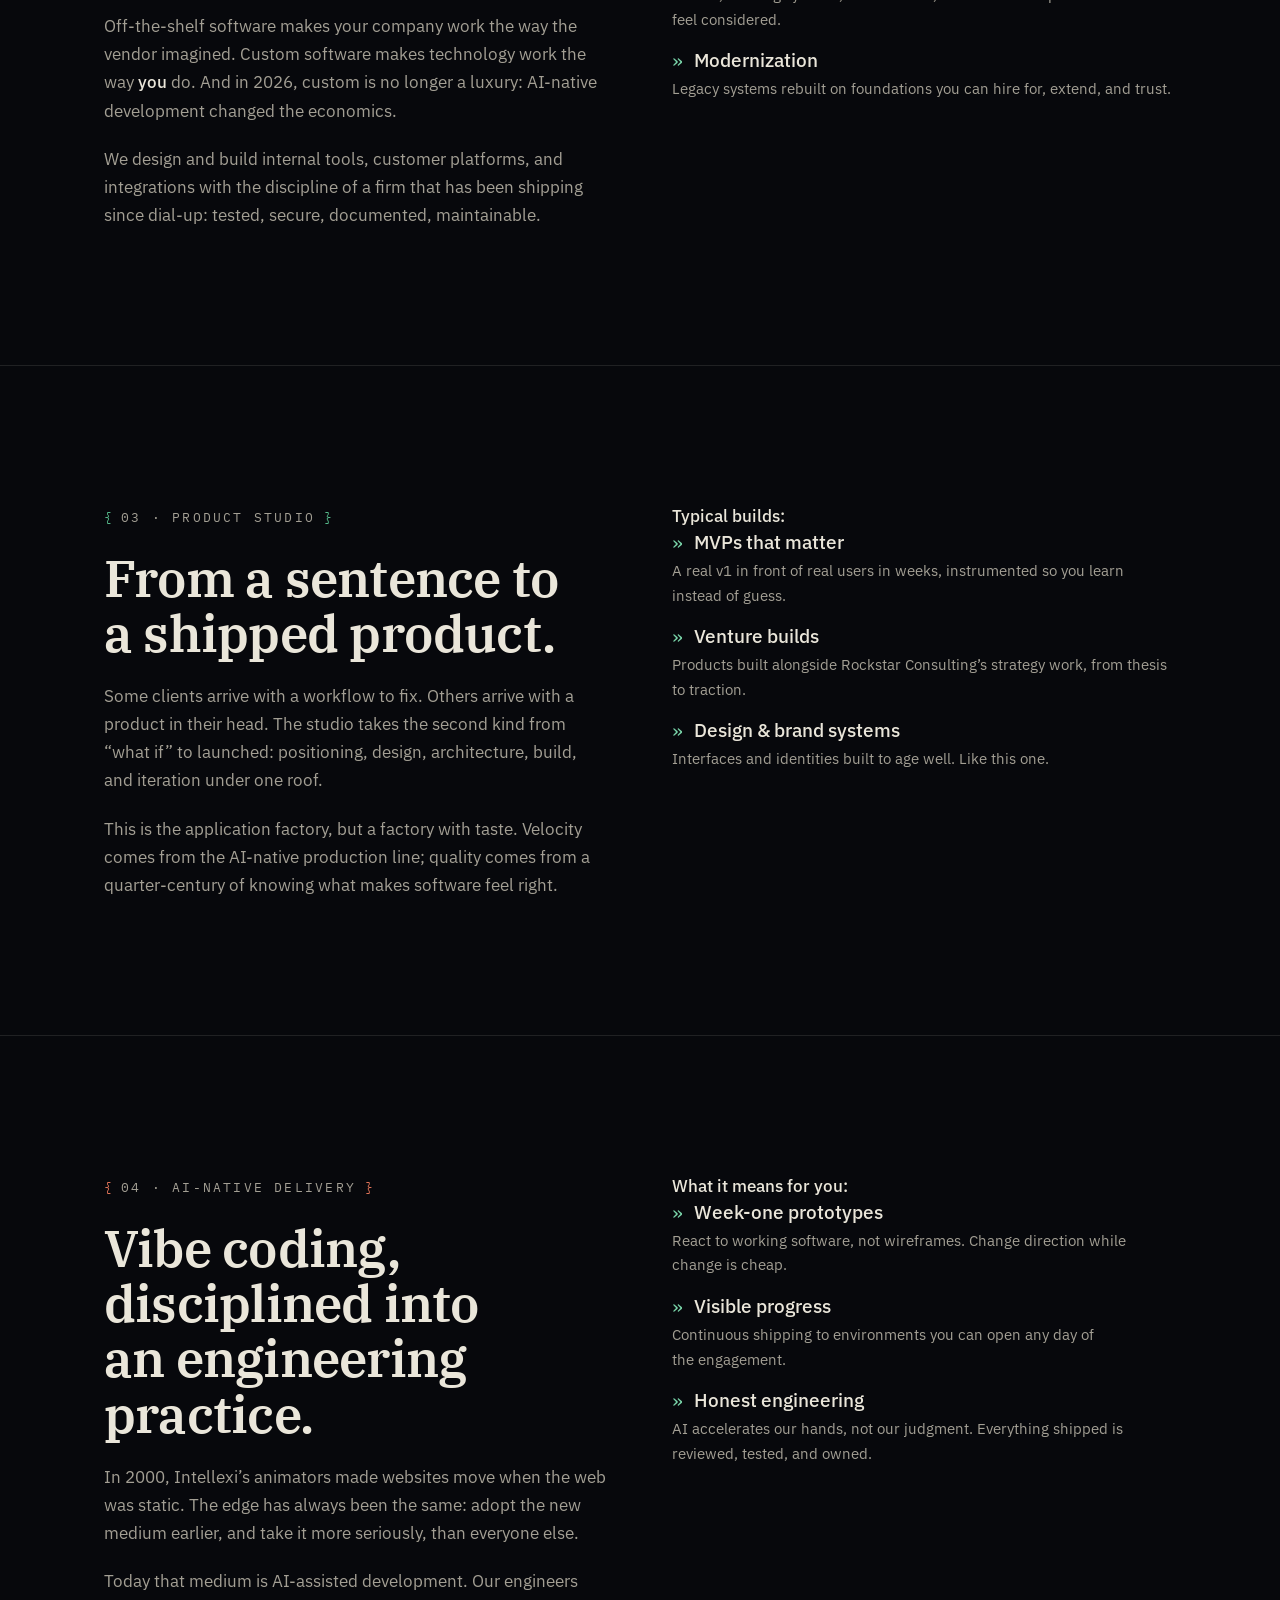
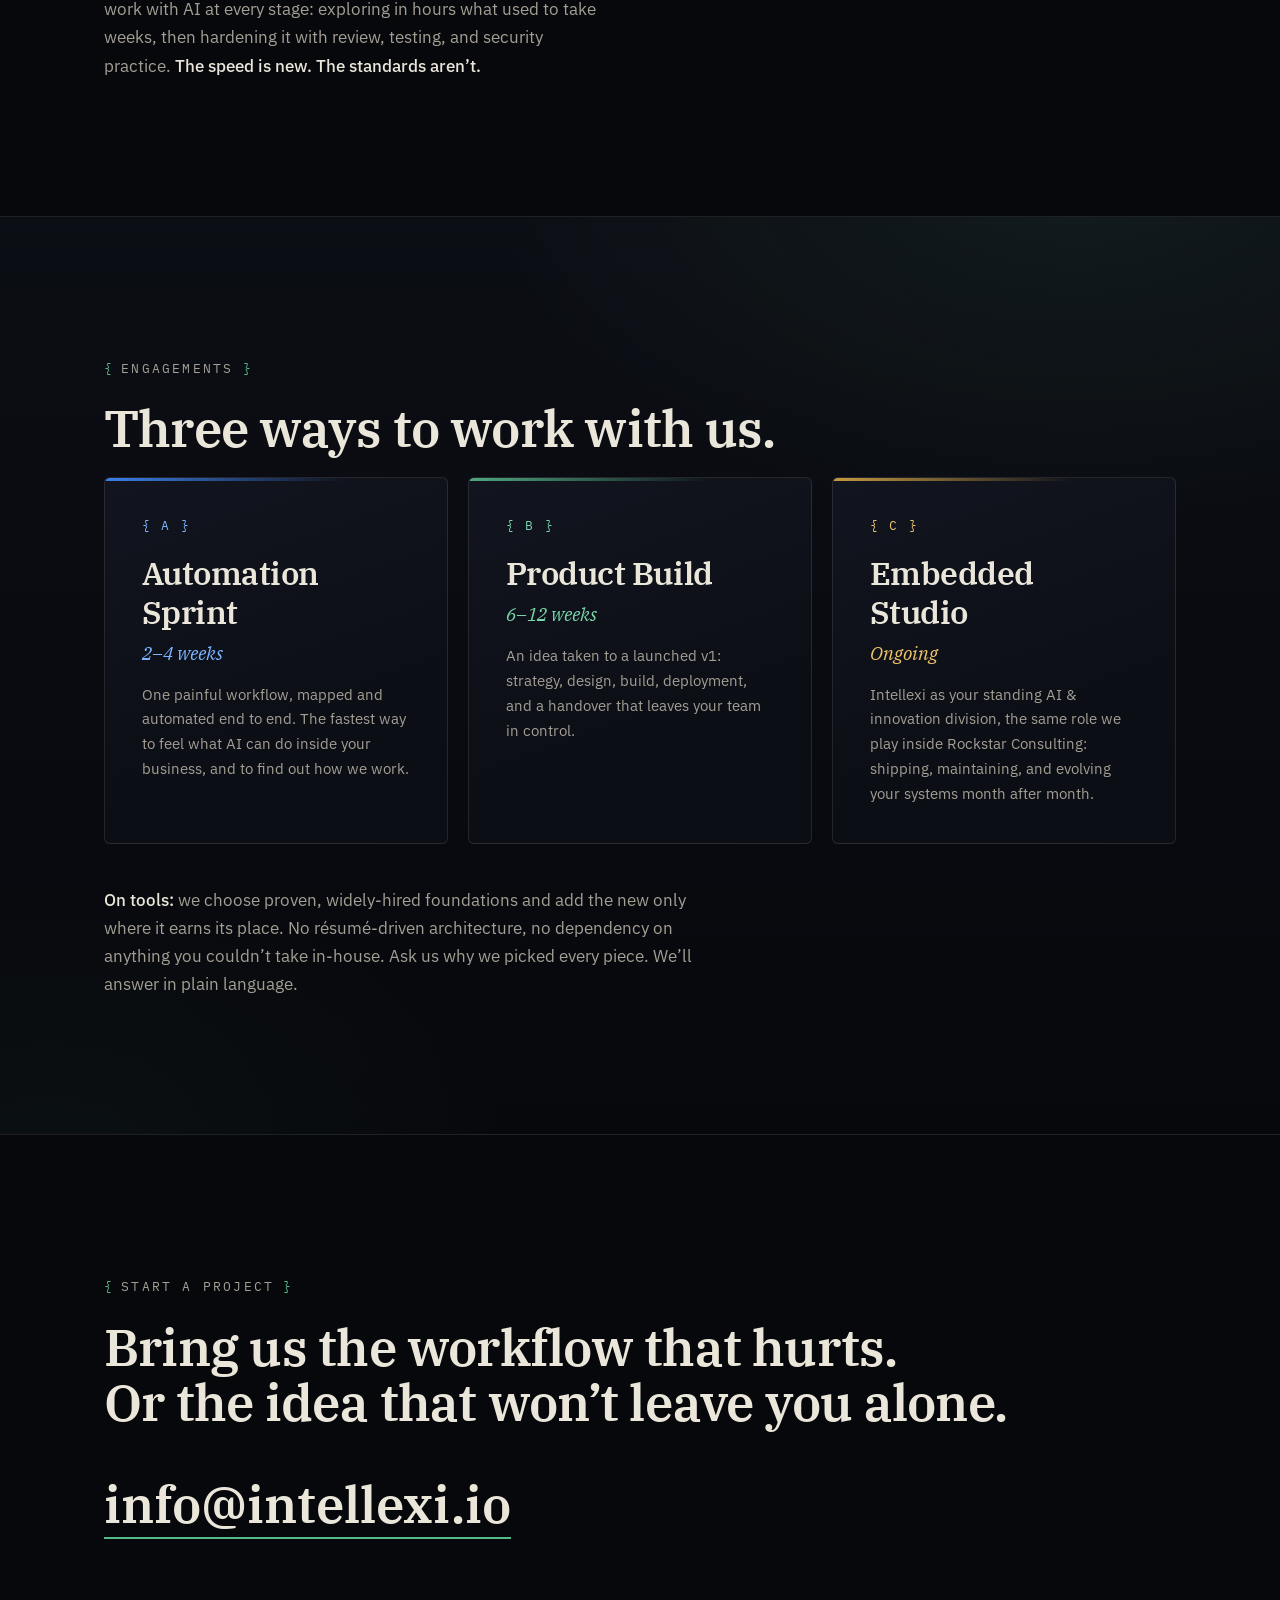
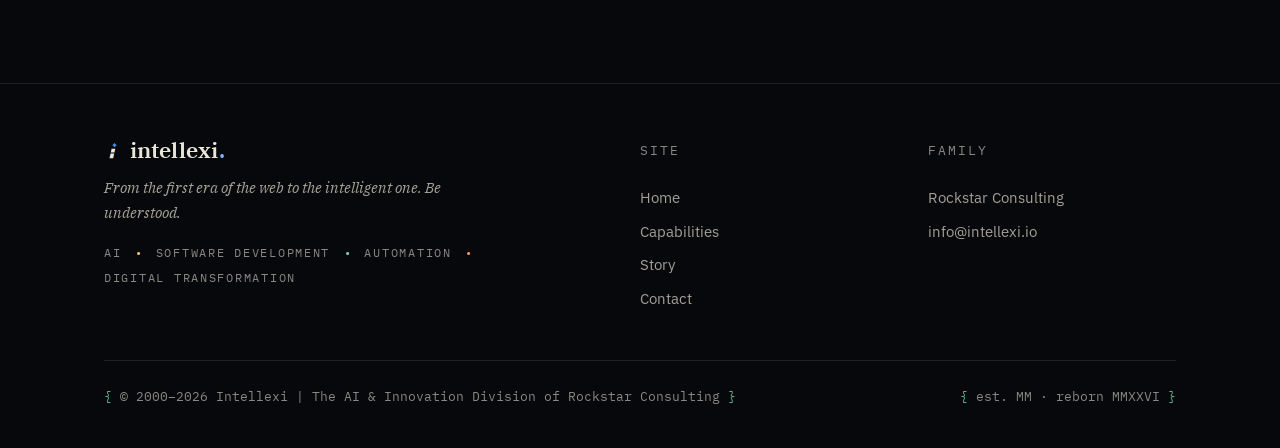
==== commit 13d98cb7: "Founder photo slot, user-approved founder copy, sitewide em dash removal - Founder section now rende" ====
--- a/capabilities/index.html
+++ b/capabilities/index.html
@@ -3,11 +3,11 @@
 <head>
   <meta charset="utf-8">
   <meta name="viewport" content="width=device-width, initial-scale=1">
-  <title>Capabilities — Intellexi</title>
+  <title>Capabilities | Intellexi</title>
   <meta name="description" content="AI automation, custom software, product studio, and AI-native delivery. What Intellexi builds, how engagements work, and what you own at the end.">
   <meta name="theme-color" content="#07080c">
-  <meta property="og:title" content="Capabilities — Intellexi">
-  <meta property="og:description" content="AI automation, custom software, product studio, and AI-native delivery — engineered with production rigor.">
+  <meta property="og:title" content="Capabilities | Intellexi">
+  <meta property="og:description" content="AI automation, custom software, product studio, and AI-native delivery: engineered with production rigor.">
   <meta property="og:type" content="website">
   <meta property="og:image" content="https://intellexi.io/assets/img/og.png">
   <meta property="og:image:width" content="1200">
@@ -24,7 +24,7 @@
 
   <header class="site-header">
     <div class="container site-header__inner">
-      <a class="brand" href="../" aria-label="Intellexi — home">
+      <a class="brand" href="../" aria-label="Intellexi home">
         <svg class="brand-mark" viewBox="0 0 64 64" aria-hidden="true"><polygon points="40,4 48,12 40,20 32,12" fill="#3f8cff"/><polygon points="29,26 43,26 39.9,40 25.9,40" fill="currentColor"/><polygon points="25,44 39,44 35,62 21,62" fill="currentColor"/></svg>
         <span>intellexi<span class="brand-dot">.</span></span>
       </a>
@@ -44,7 +44,7 @@
       <div class="container">
         <p class="kicker reveal">Capabilities</p>
         <h1 class="display reveal" style="--reveal-delay:.06s">Relentless innovation.<br>Genuine service.</h1>
-        <p class="lede reveal" style="--reveal-delay:.14s">Those four words were Intellexi&rsquo;s promise on its expertise page in 2001. Here is what they mean in the intelligent era — what we build, how engagements run, and what you own when we&rsquo;re done.</p>
+        <p class="lede reveal" style="--reveal-delay:.14s">Those four words were Intellexi&rsquo;s promise on its expertise page in 2001. Here is what they mean in the intelligent era: what we build, how engagements run, and what you own when we&rsquo;re done.</p>
       </div>
     </section>
 
@@ -57,7 +57,7 @@
             <h2 id="cap-automation" class="reveal">Workflows that run themselves.</h2>
             <div class="prose reveal">
               <p>Most companies run on invisible manual labor: re-typing data between systems, chasing approvals, assembling reports, triaging inboxes. It&rsquo;s work that consumes your best people and improves nothing.</p>
-              <p>We map those flows, then build AI systems that execute them — <strong>reliably, auditable, with humans in the loop exactly where judgment matters.</strong> Not a chatbot bolted to the side of your business: automation woven into how it already works.</p>
+              <p>We map those flows, then build AI systems that execute them: <strong>reliable, auditable, with humans in the loop exactly where judgment matters.</strong> Not a chatbot bolted to the side of your business. Automation woven into how it already works.</p>
             </div>
           </div>
           <div class="prose reveal" style="--reveal-delay:.1s">
@@ -80,7 +80,7 @@
             <p class="kicker tint-gold reveal">02 &#183; Custom Software</p>
             <h2 id="cap-software" class="reveal">Systems shaped to your business.</h2>
             <div class="prose reveal">
-              <p>Off-the-shelf software makes your company work the way the vendor imagined. Custom software makes technology work the way <strong>you</strong> do — and in 2026, custom is no longer a luxury. AI-native development changed the economics.</p>
+              <p>Off-the-shelf software makes your company work the way the vendor imagined. Custom software makes technology work the way <strong>you</strong> do. And in 2026, custom is no longer a luxury: AI-native development changed the economics.</p>
               <p>We design and build internal tools, customer platforms, and integrations with the discipline of a firm that has been shipping since dial-up: tested, secure, documented, maintainable.</p>
             </div>
           </div>
@@ -105,15 +105,15 @@
             <h2 id="cap-studio" class="reveal">From a sentence to a shipped product.</h2>
             <div class="prose reveal">
               <p>Some clients arrive with a workflow to fix. Others arrive with a product in their head. The studio takes the second kind from &ldquo;what if&rdquo; to launched: positioning, design, architecture, build, and iteration under one roof.</p>
-              <p>This is the application factory — but a factory with taste. Velocity comes from the AI-native production line; quality comes from a quarter-century of knowing what makes software feel right.</p>
+              <p>This is the application factory, but a factory with taste. Velocity comes from the AI-native production line; quality comes from a quarter-century of knowing what makes software feel right.</p>
             </div>
           </div>
           <div class="prose reveal" style="--reveal-delay:.1s">
             <p><strong>Typical builds:</strong></p>
             <ul class="principles" style="grid-template-columns:1fr; gap:1rem">
-              <li><h3>MVPs that matter</h3><p>A real v1 in front of real users in weeks — instrumented so you learn, not guess.</p></li>
+              <li><h3>MVPs that matter</h3><p>A real v1 in front of real users in weeks, instrumented so you learn instead of guess.</p></li>
               <li><h3>Venture builds</h3><p>Products built alongside Rockstar Consulting&rsquo;s strategy work, from thesis to traction.</p></li>
-              <li><h3>Design &amp; brand systems</h3><p>Interfaces and identities built to age well — like this one.</p></li>
+              <li><h3>Design &amp; brand systems</h3><p>Interfaces and identities built to age well. Like this one.</p></li>
             </ul>
           </div>
         </div>
@@ -128,7 +128,7 @@
             <p class="kicker tint-coral reveal">04 &#183; AI-Native Delivery</p>
             <h2 id="cap-delivery" class="reveal">Vibe coding, disciplined into an engineering practice.</h2>
             <div class="prose reveal">
-              <p>In 2000, Intellexi&rsquo;s animators made websites move when the web was static. The edge has always been adopting the new medium earlier — and taking it more seriously — than everyone else.</p>
+              <p>In 2000, Intellexi&rsquo;s animators made websites move when the web was static. The edge has always been the same: adopt the new medium earlier, and take it more seriously, than everyone else.</p>
               <p>Today that medium is AI-assisted development. Our engineers work with AI at every stage: exploring in hours what used to take weeks, then hardening it with review, testing, and security practice. <strong>The speed is new. The standards aren&rsquo;t.</strong></p>
             </div>
           </div>
@@ -154,7 +154,7 @@
             <span class="card-index">{ A }</span>
             <h3>Automation Sprint</h3>
             <span class="card-tag">2&ndash;4 weeks</span>
-            <p>One painful workflow, mapped and automated end to end. The fastest way to feel what AI can do inside your business — and to find out how we work.</p>
+            <p>One painful workflow, mapped and automated end to end. The fastest way to feel what AI can do inside your business, and to find out how we work.</p>
           </article>
           <article class="card card--green reveal" style="--reveal-delay:.07s">
             <span class="card-index">{ B }</span>
@@ -166,11 +166,11 @@
             <span class="card-index">{ C }</span>
             <h3>Embedded Studio</h3>
             <span class="card-tag">Ongoing</span>
-            <p>Intellexi as your standing AI &amp; innovation division — the same role we play inside Rockstar Consulting — shipping, maintaining, and evolving your systems month after month.</p>
+            <p>Intellexi as your standing AI &amp; innovation division, the same role we play inside Rockstar Consulting: shipping, maintaining, and evolving your systems month after month.</p>
           </article>
         </div>
         <div class="prose reveal" style="margin-top:2.6rem">
-          <p><strong>On tools:</strong> we choose proven, widely-hired foundations and add the new only where it earns its place. No résumé-driven architecture, no dependency on anything you couldn&rsquo;t take in-house. Ask us why we picked every piece — we&rsquo;ll have an answer in plain language.</p>
+          <p><strong>On tools:</strong> we choose proven, widely-hired foundations and add the new only where it earns its place. No résumé-driven architecture, no dependency on anything you couldn&rsquo;t take in-house. Ask us why we picked every piece. We&rsquo;ll answer in plain language.</p>
         </div>
       </div>
     </section>
@@ -189,7 +189,7 @@
     <div class="container">
       <div class="site-footer__grid">
         <div>
-          <a class="brand" href="../" aria-label="Intellexi — home">
+          <a class="brand" href="../" aria-label="Intellexi home">
             <svg class="brand-mark" viewBox="0 0 64 64" aria-hidden="true"><polygon points="40,4 48,12 40,20 32,12" fill="#3f8cff"/><polygon points="29,26 43,26 39.9,40 25.9,40" fill="currentColor"/><polygon points="25,44 39,44 35,62 21,62" fill="currentColor"/></svg>
             <span>intellexi<span class="brand-dot">.</span></span>
           </a>
--- a/assets/css/main.css
+++ b/assets/css/main.css
@@ -505,17 +505,35 @@
   color: var(--text-faint);
 }
 
-/* Founder portrait figure — the mark, orbited by the four practices */
-.founder-figure {
-  display: flex;
-  justify-content: center;
-}
-.founder-figure svg {
-  width: min(100%, 21rem);
-  height: auto;
+/* Founder portrait — the photo inside the orbit of the four practices.
+   If the photo file is missing, the orbit's center mark shows instead. */
+.founder-photo {
+  position: relative;
+  width: min(100%, 23rem);
+  aspect-ratio: 1;
+  margin-inline: auto;
+}
+.founder-photo .founder-orbit {
+  position: absolute;
+  inset: 0;
+  width: 100%;
+  height: 100%;
+}
+.founder-photo img {
+  position: absolute;
+  inset: 13%;
+  width: 74%;
+  height: 74%;
+  object-fit: cover;
+  border-radius: 50%;
+  box-shadow: 0 0 0 1px var(--line-strong), 0 18px 50px rgba(0, 0, 0, 0.45);
+  background: var(--ink-2);
+}
+.founder-photo.is-missing img {
+  display: none;
 }
 @media (prefers-reduced-motion: no-preference) {
-  .founder-figure svg {
+  .founder-photo {
     animation: founder-drift 9s ease-in-out infinite;
   }
   @keyframes founder-drift {
